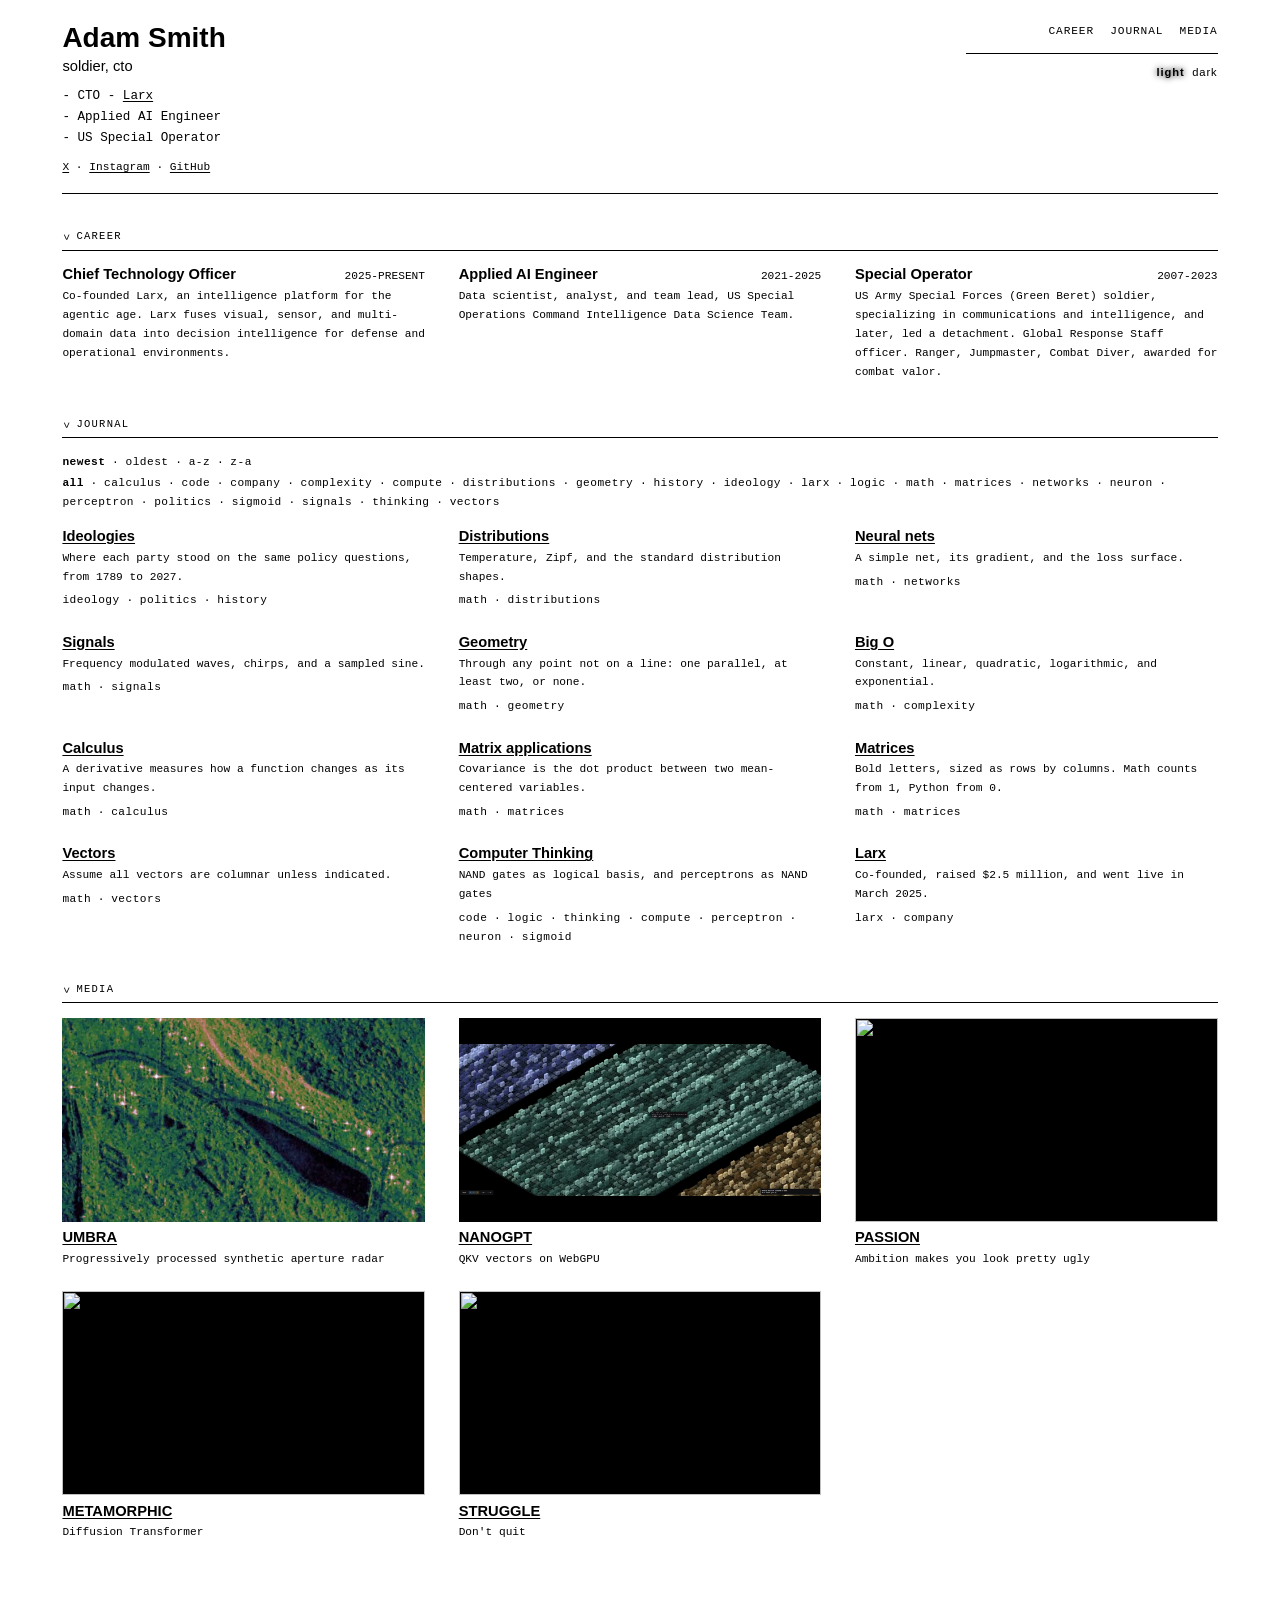
==== index.html @ 265559c7 "Add UMBRA to the media list." ====
<!DOCTYPE html>
<html lang="en">
<head>
  <meta charset="utf-8">
  <script>try { var saved = localStorage.getItem("theme"); if (saved === "dark" || (saved !== "light" && matchMedia("(prefers-color-scheme: dark)").matches)) document.documentElement.setAttribute("data-theme", "dark"); } catch (e) {}</script>
  <meta name="viewport" content="width=device-width, initial-scale=1">
  <title>Adam Smith — CTO, Larx | Special Forces to Decision Intelligence</title>
  <meta name="description" content="Adam Smith is CTO and co-founder of Larx, an intelligence platform for the agentic age. Journal: where each party in Congress stood on the same policy questions, from 1789 to 2027. Former Applied AI Engineer at USSOCOM and US Army Special Forces (Green Beret).">
  <meta name="author" content="Adam Smith">
  <meta name="robots" content="index, follow">
  <link rel="canonical" href="https://solarecho3.github.io/">
  <link rel="alternate" type="text/plain" href="https://solarecho3.github.io/llms.txt" title="Summary for agents">
  <meta property="og:title" content="Adam Smith — CTO, Larx | Special Forces to Decision Intelligence">
  <meta property="og:description" content="Adam Smith is CTO and co-founder of Larx, an intelligence platform for the agentic age. Journal: where each party in Congress stood on the same policy questions, from 1789 to 2027. Former Applied AI Engineer at USSOCOM and US Army Special Forces (Green Beret).">
  <meta property="og:url" content="https://solarecho3.github.io/">
  <meta property="og:type" content="profile">
  <meta property="og:site_name" content="Adam Smith">
  <link rel="icon" href="favicon.svg">
  <link rel="stylesheet" href="style.css">
  <script type="application/ld+json">
  {
    "@context": "https://schema.org",
    "@type": "Person",
    "name": "Adam Smith",
    "jobTitle": "Chief Technology Officer",
    "worksFor": {
      "@type": "Organization",
      "name": "Larx",
      "url": "https://larx.io",
      "description": "Intelligence platform for the agentic age — decision intelligence unifying visual, sensor, and multi-domain data."
    },
    "url": "https://solarecho3.github.io/",
    "sameAs": [
      "https://x.com/solarecho3",
      "https://www.instagram.com/solarecho3",
      "https://github.com/solarecho3"
    ],
    "description": "CTO and co-founder of Larx. Former Applied AI Engineer with US Special Operations Command Intelligence Data Science Team. US Army Special Forces (Green Beret) 2007-2023: communications, intelligence, detachment leadership. Qualifications include Ranger, Jumpmaster, Combat Diver. Focused on agentic decision systems, visual AI, and multi-source intelligence fusion for operational environments.",
    "knowsAbout": [
      "Decision Intelligence",
      "Visual AI",
      "Multi-domain data fusion",
      "Agentic systems",
      "Special Operations intelligence",
      "Geospatial and sensor data",
      "Congressional party positions",
      "United States political history"
    ]
  }
  </script>
  <script type="application/ld+json">
  {
    "@context": "https://schema.org",
    "@type": "ItemList",
    "name": "Journal",
    "itemListElement": [
      {"@type": "ListItem", "position": 1, "url": "https://solarecho3.github.io/essays/ideologies.html", "name": "Ideologies"},
      {"@type": "ListItem", "position": 2, "url": "https://solarecho3.github.io/essays/distributions.html", "name": "Distributions"},
      {"@type": "ListItem", "position": 3, "url": "https://solarecho3.github.io/essays/neural-nets.html", "name": "Neural nets"},
      {"@type": "ListItem", "position": 4, "url": "https://solarecho3.github.io/essays/signals.html", "name": "Signals"},
      {"@type": "ListItem", "position": 5, "url": "https://solarecho3.github.io/essays/geometry.html", "name": "Geometry"},
      {"@type": "ListItem", "position": 6, "url": "https://solarecho3.github.io/essays/big-o.html", "name": "Big O"},
      {"@type": "ListItem", "position": 7, "url": "https://solarecho3.github.io/essays/calculus.html", "name": "Calculus"},
      {"@type": "ListItem", "position": 8, "url": "https://solarecho3.github.io/essays/matrix-applications.html", "name": "Matrix applications"},
      {"@type": "ListItem", "position": 9, "url": "https://solarecho3.github.io/essays/matrices.html", "name": "Matrices"},
      {"@type": "ListItem", "position": 10, "url": "https://solarecho3.github.io/essays/vectors.html", "name": "Vectors"},
      {"@type": "ListItem", "position": 11, "url": "https://solarecho3.github.io/essays/computer-logic.html", "name": "Computer Thinking"},
      {"@type": "ListItem", "position": 12, "url": "https://solarecho3.github.io/essays/larx.html", "name": "Larx"},
      {"@type": "ListItem", "position": 13, "url": "https://solarecho3.github.io/essays/seats.html", "name": "Seats"}
    ]
  }
  </script>
</head>
<body>
  <header>
    <div class="identity">
      <h1>Adam Smith</h1>
      <p class="meta">soldier, cto</p>
      <p class="lede">- CTO - <a href="https://larx.io">Larx</a><br>
      - Applied AI Engineer<br>
      - US Special Operator</p>
      <p class="socials"><a href="https://x.com/solarecho3" rel="me" target="#">X</a> · <a href="https://www.instagram.com/solarecho3" rel="me" target="#">Instagram</a> · <a href="https://github.com/solarecho3" rel="me" target="#">GitHub</a></p>
    </div>
    <div class="side">
      <nav>
        <a href="#career">Career</a>
        <a href="#journal">Journal</a>
        <a href="#media">Media</a>
      </nav>
      <span class="theme">
        <button type="button" data-theme-set="light">Light</button>
        <button type="button" data-theme-set="dark">Dark</button>
      </span>
    </div>
  </header>

  <main>
    <section id="career">
      <details open>
        <summary><h2>Career</h2></summary>
        <div class="fold">
        <div class="spread">
        <article>
          <h3><span class="role">Chief Technology Officer</span><span class="when">2025-Present</span></h3>
          <p class="where">Co-founded Larx, an intelligence platform for the agentic age. Larx fuses visual, sensor, and multi-domain data into decision intelligence for defense and operational environments.</p>
        </article>
        <article>
          <h3><span class="role">Applied AI Engineer</span><span class="when">2021-2025</span></h3>
          <p class="where">Data scientist, analyst, and team lead, US Special Operations Command Intelligence Data Science Team.</p>
        </article>
        <article>
          <h3><span class="role">Special Operator</span><span class="when">2007-2023</span></h3>
          <p class="where">US Army Special Forces (Green Beret) soldier, specializing in communications and intelligence, and later, led a detachment. Global Response Staff officer. Ranger, Jumpmaster, Combat Diver, awarded for combat valor.</p>
        </article>
        </div>
        </div>
      </details>
    </section>

    <section id="journal">
      <details open>
        <summary><h2>Journal</h2></summary>
        <div class="fold">
        <p class="tags" id="essay-sort" role="group" aria-label="Sort">
          <button type="button" data-sort="newest" aria-pressed="true">newest</button>
          ·
          <button type="button" data-sort="oldest" aria-pressed="false">oldest</button>
          ·
          <button type="button" data-sort="az" aria-pressed="false">a-z</button>
          ·
          <button type="button" data-sort="za" aria-pressed="false">z-a</button>
        </p>
        <p class="tags" id="essay-tags" hidden></p>
        <div id="essay-list" class="spread">
        <article data-date="2026-11-05T18:00:00Z" data-tags="ideology,politics,history">
          <h3><a class="role" href="essays/ideologies.html">Ideologies</a></h3>
          <p class="where">Where each party stood on the same policy questions, from 1789 to 2027.</p>
          <p class="tags"><a href="#journal/ideology">ideology</a> · <a href="#journal/politics">politics</a> · <a href="#journal/history">history</a></p>
        </article>
        <article data-date="2026-10-23T18:00:09Z" data-tags="math,distributions">
          <h3><a class="role" href="essays/distributions.html">Distributions</a></h3>
          <p class="where">Temperature, Zipf, and the standard distribution shapes.</p>
          <p class="tags"><a href="#journal/math">math</a> · <a href="#journal/distributions">distributions</a></p>
        </article>
        <article data-date="2026-10-23T18:00:08Z" data-tags="math,networks">
          <h3><a class="role" href="essays/neural-nets.html">Neural nets</a></h3>
          <p class="where">A simple net, its gradient, and the loss surface.</p>
          <p class="tags"><a href="#journal/math">math</a> · <a href="#journal/networks">networks</a></p>
        </article>
        <article data-date="2026-10-23T18:00:07Z" data-tags="math,signals">
          <h3><a class="role" href="essays/signals.html">Signals</a></h3>
          <p class="where">Frequency modulated waves, chirps, and a sampled sine.</p>
          <p class="tags"><a href="#journal/math">math</a> · <a href="#journal/signals">signals</a></p>
        </article>
        <article data-date="2026-10-23T18:00:06Z" data-tags="math,geometry">
          <h3><a class="role" href="essays/geometry.html">Geometry</a></h3>
          <p class="where">Through any point not on a line: one parallel, at least two, or none.</p>
          <p class="tags"><a href="#journal/math">math</a> · <a href="#journal/geometry">geometry</a></p>
        </article>
        <article data-date="2026-10-23T18:00:05Z" data-tags="math,complexity">
          <h3><a class="role" href="essays/big-o.html">Big O</a></h3>
          <p class="where">Constant, linear, quadratic, logarithmic, and exponential.</p>
          <p class="tags"><a href="#journal/math">math</a> · <a href="#journal/complexity">complexity</a></p>
        </article>
        <article data-date="2026-10-23T18:00:04Z" data-tags="math,calculus">
          <h3><a class="role" href="essays/calculus.html">Calculus</a></h3>
          <p class="where">A derivative measures how a function changes as its input changes.</p>
          <p class="tags"><a href="#journal/math">math</a> · <a href="#journal/calculus">calculus</a></p>
        </article>
        <article data-date="2026-10-23T18:00:03Z" data-tags="math,matrices">
          <h3><a class="role" href="essays/matrix-applications.html">Matrix applications</a></h3>
          <p class="where">Covariance is the dot product between two mean-centered variables.</p>
          <p class="tags"><a href="#journal/math">math</a> · <a href="#journal/matrices">matrices</a></p>
        </article>
        <article data-date="2026-10-23T18:00:02Z" data-tags="math,matrices">
          <h3><a class="role" href="essays/matrices.html">Matrices</a></h3>
          <p class="where">Bold letters, sized as rows by columns. Math counts from 1, Python from 0.</p>
          <p class="tags"><a href="#journal/math">math</a> · <a href="#journal/matrices">matrices</a></p>
        </article>
        <article data-date="2026-10-23T18:00:01Z" data-tags="math,vectors">
          <h3><a class="role" href="essays/vectors.html">Vectors</a></h3>
          <p class="where">Assume all vectors are columnar unless indicated.</p>
          <p class="tags"><a href="#journal/math">math</a> · <a href="#journal/vectors">vectors</a></p>
        </article>
        <article data-date="2026-10-21T01:02:06Z" data-tags="code,logic,thinking,compute,perceptron,neuron,sigmoid">
          <h3><a class="role" href="essays/computer-logic.html">Computer Thinking</a></h3>
          <p class="where">NAND gates as logical basis, and perceptrons as NAND gates</p>
          <p class="tags"><a href="#journal/code">code</a> · <a href="#journal/logic">logic</a> · <a href="#journal/thinking">thinking</a> · <a href="#journal/compute">compute</a> · <a href="#journal/perceptron">perceptron</a> · <a href="#journal/neuron">neuron</a> · <a href="#journal/sigmoid">sigmoid</a></p>
        </article>
        <article data-date="2025-03-01T00:00:00Z" data-tags="larx,company">
          <h3><a class="role" href="essays/larx.html">Larx</a></h3>
          <p class="where">Co-founded, raised $2.5 million, and went live in March 2025.</p>
          <p class="tags"><a href="#journal/larx">larx</a> · <a href="#journal/company">company</a></p>
        </article>
      </div>
        <p class="where" id="essay-none" hidden>No journal entries with that tag.</p>
        </div>
      </details>
    </section>

    <section id="media">
      <details open>
        <summary><h2>Media</h2></summary>
        <div class="fold">
        <div id="media-list" class="spread">
        <article>
          <a class="thumb" href="https://x.com/solarecho3/status/2123900715730878839" target="_blank" rel="noopener noreferrer"><img src="media/umbra.jpg" alt="" loading="lazy" referrerpolicy="no-referrer"></a>
          <h3><a class="role" href="https://x.com/solarecho3/status/2123900715730878839" target="_blank" rel="noopener noreferrer">UMBRA</a></h3>
          <p class="where">Progressively processed synthetic aperture radar</p>
        </article>
        <article>
          <a class="thumb" href="https://x.com/solarecho3/status/2123882189720879446" target="_blank" rel="noopener noreferrer"><img src="media/nanogpt.jpg" alt="" loading="lazy" referrerpolicy="no-referrer"></a>
          <h3><a class="role" href="https://x.com/solarecho3/status/2123882189720879446" target="_blank" rel="noopener noreferrer">NANOGPT</a></h3>
          <p class="where">QKV vectors on WebGPU</p>
        </article>
        <article>
          <a class="thumb" href="https://www.youtube.com/watch?v=1HT96oJvKZ0" target="_blank" rel="noopener noreferrer"><img src="https://i.ytimg.com/vi/1HT96oJvKZ0/hqdefault.jpg" alt="" loading="lazy" referrerpolicy="no-referrer"></a>
          <h3><a class="role" href="https://www.youtube.com/watch?v=1HT96oJvKZ0" target="_blank" rel="noopener noreferrer">PASSION</a></h3>
          <p class="where">Ambition makes you look pretty ugly</p>
        </article>
        <article>
          <a class="thumb" href="https://www.youtube.com/watch?v=yBcYkSnjVLo" target="_blank" rel="noopener noreferrer"><img src="https://i.ytimg.com/vi/yBcYkSnjVLo/hqdefault.jpg" alt="" loading="lazy" referrerpolicy="no-referrer"></a>
          <h3><a class="role" href="https://www.youtube.com/watch?v=yBcYkSnjVLo" target="_blank" rel="noopener noreferrer">METAMORPHIC</a></h3>
          <p class="where">Diffusion Transformer</p>
        </article>
        <article>
          <a class="thumb" href="https://www.youtube.com/watch?v=6uIRpblC0ws" target="_blank" rel="noopener noreferrer"><img src="https://i.ytimg.com/vi/6uIRpblC0ws/maxresdefault.jpg" alt="" loading="lazy" referrerpolicy="no-referrer"></a>
          <h3><a class="role" href="https://www.youtube.com/watch?v=6uIRpblC0ws" target="_blank" rel="noopener noreferrer">STRUGGLE</a></h3>
          <p class="where">Don't quit</p>
        </article>
      </div>
        </div>
      </details>
    </section>
  </main>
  <script src="theme.js"></script>
  <script>
    (function () {
      function tagList(article) {
        return (article.getAttribute("data-tags") || "").split(",").filter(Boolean);
      }

      function knownTags() {
        var seen = {};
        var tags = [];
        document.querySelectorAll("#essay-list article").forEach(function (article) {
          tagList(article).forEach(function (tag) {
            if (seen[tag]) return;
            seen[tag] = true;
            tags.push(tag);
          });
        });
        tags.sort();
        return tags;
      }

      var sortMode = "newest";

      function entryDate(article) {
        return article.getAttribute("data-date") || "";
      }

      function entryTitle(article) {
        var link = article.querySelector("h3 a");
        return (link ? link.textContent : "").trim();
      }

      function compareEntries(a, b) {
        var title = entryTitle(a).localeCompare(entryTitle(b), undefined, { sensitivity: "base" });
        var date = entryDate(a).localeCompare(entryDate(b));
        if (sortMode === "az" || sortMode === "za") {
          if (title === 0) title = date;
          return sortMode === "az" ? title : -title;
        }
        if (date === 0) date = title;
        return sortMode === "oldest" ? date : -date;
      }

      function applySort() {
        var list = document.getElementById("essay-list");
        if (!list) return;
        var articles = Array.prototype.slice.call(list.querySelectorAll("article"));
        articles.sort(compareEntries);
        articles.forEach(function (article) { list.appendChild(article); });
        var row = document.getElementById("essay-sort");
        if (!row) return;
        row.querySelectorAll("button").forEach(function (button) {
          button.setAttribute("aria-pressed", button.getAttribute("data-sort") === sortMode ? "true" : "false");
        });
      }

      function applyEssayTag(tag) {
        var articles = document.querySelectorAll("#essay-list article");
        var shown = 0;
        articles.forEach(function (article) {
          var on = !tag || tagList(article).indexOf(tag) !== -1;
          article.hidden = !on;
          if (on) shown += 1;
        });
        var row = document.getElementById("essay-tags");
        var none = document.getElementById("essay-none");
        if (row) {
          while (row.firstChild) row.removeChild(row.firstChild);
          var tags = knownTags();
          row.hidden = !tags.length;
          function add(label, value) {
            if (row.firstChild) row.appendChild(document.createTextNode(" · "));
            var link = document.createElement("a");
            link.href = value ? "#journal/" + encodeURIComponent(value) : "#journal";
            link.textContent = label;
            if ((value || "") === (tag || "")) link.setAttribute("aria-current", "true");
            row.appendChild(link);
          }
          if (tags.length) {
            add("all", "");
            tags.forEach(function (name) { add(name, name); });
          }
        }
        if (none) none.hidden = !(tag && articles.length && shown === 0);
      }

      function splitHash(raw) {
        var value = String(raw || "").replace(/^#/, "");
        var cut = value.indexOf("/");
        if (cut === -1) return { section: value, tag: "" };
        var tag = value.slice(cut + 1);
        try { tag = decodeURIComponent(tag.replace(/\+/g, " ")); }
        catch (error) { tag = ""; }
        return { section: value.slice(0, cut), tag: tag };
      }

      function go(raw) {
        var parsed = splitHash(raw);
        var name = parsed.section === "essays" ? "journal" : parsed.section;
        applyEssayTag(name === "journal" ? parsed.tag : "");
        var section = name && document.getElementById(name);
        if (!section) return;
        var box = section.querySelector("details");
        if (box) box.open = true;
        requestAnimationFrame(function () {
          section.scrollIntoView({ block: "start" });
        });
      }
      document.querySelectorAll("nav a[href^='#']").forEach(function (link) {
        link.addEventListener("click", function (event) {
          var name = link.getAttribute("href").slice(1);
          if (!document.getElementById(name.split("/")[0])) return;
          event.preventDefault();
          if (location.hash !== "#" + name) history.pushState(null, "", "#" + name);
          go(name);
        });
      });
      window.addEventListener("hashchange", function () {
        go(location.hash);
      });
      window.addEventListener("popstate", function () {
        go(location.hash);
      });
      var sortRow = document.getElementById("essay-sort");
      if (sortRow) {
        sortRow.addEventListener("click", function (event) {
          var node = event.target;
          while (node && node !== sortRow && node.tagName !== "BUTTON") node = node.parentNode;
          if (!node || node === sortRow) return;
          var mode = node.getAttribute("data-sort");
          if (!mode || mode === sortMode) return;
          sortMode = mode;
          applySort();
        });
      }
      applySort();
      if (location.hash) go(location.hash);
      else applyEssayTag("");
    })();
  </script>
</body>
</html>
---- style.css ----
:root {
  --paper: #fff;
  --ink: #000;
  --text: "Univers LT Pro", Univers, "Univers LT Std", "Helvetica Neue", Helvetica, Arial, sans-serif;
  --data: "TX-02-Data", "Berkeley Mono", "TX-02", "SF Mono", "Segoe UI Mono", "Roboto Mono", Menlo, Consolas, monospace;
  --code-comment: #6e6a64;
  --code-string: #1f6a45;
  --code-keyword: #9f2d2d;
  --code-number: #8d4d12;
  --code-function: #1f4e79;
  --code-type: #5c3d7a;
  --code-builtin: #1a5c78;
  --code-property: #1f4e79;
  --code-attr: #8d4d12;
  --code-tag: #9f2d2d;
  --code-variable: #8d4d12;
  --code-operator: #242424;
  --code-punct: #5e5a55;
  --code-label: #6e6a64;
  color-scheme: light;
}

html[data-theme="dark"] {
  --paper: #000;
  --ink: #fff;
  --code-comment: #a39e96;
  --code-string: #7dcea0;
  --code-keyword: #f0a08a;
  --code-number: #e6b15c;
  --code-function: #9ec4ea;
  --code-type: #d2b4ea;
  --code-builtin: #8fd0d8;
  --code-property: #9ec4ea;
  --code-attr: #e6b15c;
  --code-tag: #f0a08a;
  --code-variable: #e6b15c;
  --code-operator: #f3f3f3;
  --code-punct: #bdb8b0;
  --code-label: #a39e96;
  color-scheme: dark;
}

*,
*::before,
*::after {
  box-sizing: border-box;
}

::selection {
  background: var(--ink);
  color: var(--paper);
}

html {
  background: var(--paper);
  color: var(--ink);
  font-size: 14px;
  line-height: 1.5rem;
  scroll-behavior: smooth;
}

body {
  max-width: 88rem;
  margin: 0 auto;
  padding: 1.6rem clamp(1rem, 3vw, 2.75rem) 4.5rem;
  background: var(--paper);
  color: var(--ink);
  font-family: var(--text);
  font-weight: 400;
}

header {
  display: flex;
  flex-wrap: wrap;
  justify-content: space-between;
  align-items: flex-start;
  gap: 1.4rem 3rem;
  padding-bottom: 1.15rem;
  border-bottom: 1px solid var(--ink);
}

.identity {
  flex: 1 1 24rem;
  min-width: 0;
  max-width: 100%;
}

.side {
  flex: 0 1 18rem;
  min-width: 0;
  max-width: 100%;
  margin-left: auto;
  display: flex;
  flex-direction: column;
  align-items: flex-end;
  gap: 0.85rem;
  text-align: right;
}

h1 {
  margin: 0 0 0.45rem;
  font-size: 2rem;
  font-weight: 700;
  line-height: 1.15;
  text-wrap: balance;
}

h1:has(+ .meta) {
  margin-bottom: 0.15rem;
}

h1 a {
  text-decoration: none;
}

h2 {
  margin: 0 0 1.05rem;
  padding-bottom: 0.3rem;
  border-bottom: 1px solid var(--ink);
  font-family: var(--data);
  font-size: 0.75rem;
  font-weight: 400;
  letter-spacing: 0.12em;
  line-height: 1.2rem;
  text-transform: uppercase;
}

h3 {
  display: flex;
  align-items: baseline;
  justify-content: space-between;
  gap: 0.75rem 1rem;
  margin: 0;
  font-size: 1.05rem;
  font-weight: 700;
  line-height: 1.3;
}

h3 .role {
  min-width: 0;
  text-wrap: balance;
}

h3 .when {
  flex: 0 0 auto;
  margin-left: auto;
  font-weight: 300;
  white-space: nowrap;
  font-size: 0.8rem;
  font-family: var(--data);
  text-transform: uppercase;
}

p {
  margin: 0.55rem 0 0;
  overflow-wrap: break-word;
}

.lede {
  max-width: 40rem;
  margin: 0;
  font-family: var(--data);
  font-size: 0.9rem;
}

.where,
nav {
  font-family: var(--data);
  font-size: 0.8rem;
  line-height: 1.35rem;
}

.where {
  margin: 0.2rem 0 0;
}

.meta {
  margin: 0 0 0.7rem;
  font-family: var(--text);
  font-weight: 300;
  font-size: 1.05rem;
  line-height: 1.3;
}

.socials {
  margin: 0.7rem 0 0;
  font-family: var(--data);
  font-size: 0.8rem;
  line-height: 1.35rem;
}

nav {
  display: flex;
  flex-wrap: wrap;
  justify-content: flex-end;
  gap: 0.35rem 1.15rem;
}

section {
  margin-top: 2.15rem;
}

main section details {
  margin: 0;
}

main section details:not([open]) > .fold {
  display: none;
}

main section summary {
  display: block;
  margin: 0;
  padding-bottom: 0.3rem;
  border-bottom: 1px solid var(--ink);
  list-style: none;
  cursor: pointer;
}

main section summary::-webkit-details-marker {
  display: none;
}

main section summary::marker {
  content: "";
}

main section summary:focus {
  outline: none;
}

main section details[open] > summary {
  margin-bottom: 1.05rem;
}

main section summary h2 {
  display: inline-block;
  margin: 0;
  padding: 0;
  border: 0;
  transition: background-color 0.16s linear, color 0.16s linear;
}

main section summary h2::before {
  content: ">";
  display: inline-block;
  margin-right: 0.55rem;
  letter-spacing: 0;
  transform-origin: 50% 55%;
  transition: transform 0.16s linear;
}

main section details[open] > summary h2::before {
  transform: rotate(90deg);
}

main section summary:hover h2,
main section summary:focus-visible h2 {
  background: var(--ink);
  color: var(--paper);
}

main section details:not([open]) > summary:hover h2::before,
main section details:not([open]) > summary:focus-visible h2::before {
  transform: translateX(0.18rem);
}

@media (prefers-reduced-motion: reduce) {
  main section summary h2,
  main section summary h2::before {
    transition: none;
  }
}

.essay {
  max-width: 40rem;
}

.essay h1 {
  margin-bottom: 1.1rem;
}

.essay h1:has(+ .where) {
  margin-bottom: 0.2rem;
}

.essay h2 {
  margin: 1.5rem 0 0;
  padding: 0;
  border: 0;
  font-family: var(--text);
  font-size: 1.15rem;
  font-weight: 700;
  letter-spacing: 0;
  line-height: 1.3;
  text-transform: none;
}

.essay h3 {
  display: block;
  margin: 1.15rem 0 0;
  padding: 0;
  border: 0;
  font-family: var(--text);
  font-size: 1rem;
  font-weight: 700;
  letter-spacing: 0;
  line-height: 1.35;
  text-align: left;
  text-transform: none;
}

.essay p,
.essay ul,
.essay ol,
.essay pre,
.essay blockquote {
  overflow-wrap: break-word;
}

.essay blockquote {
  margin: 1rem 0 0;
  padding: 0 0 0 1rem;
  border-left: 1px solid var(--ink);
  font-weight: 300;
}

.essay blockquote p {
  margin: 0.35rem 0 0;
}

.essay blockquote p:first-child {
  margin-top: 0;
}

.essay ul,
.essay ol {
  margin: 0.7rem 0 0;
  padding-left: 1.2rem;
}

.essay li {
  margin: 0.2rem 0 0;
}

.essay li p {
  margin: 0;
}

.essay strong {
  font-weight: 700;
}

.essay em {
  font-style: italic;
}

.essay code {
  font-family: var(--data);
  font-size: 0.92em;
}

.essay pre {
  margin: 1rem 0 0;
  padding: 0 0 0 1rem;
  border-left: 1px solid var(--ink);
  overflow: hidden;
  font-family: var(--data);
  font-size: 0.85rem;
  font-weight: 400;
  line-height: 1.45;
  white-space: pre-wrap;
  overflow-wrap: anywhere;
  tab-size: 4;
}

.essay pre[data-lang]::before {
  content: attr(data-lang);
  display: block;
  margin: 0 0 0.35rem;
  font-family: var(--data);
  font-size: 0.7rem;
  font-weight: 400;
  letter-spacing: 0.12em;
  line-height: 1.2rem;
  text-transform: uppercase;
  white-space: nowrap;
  user-select: none;
  color: var(--code-label);
}

.essay pre .tok-comment { color: var(--code-comment); }
.essay pre .tok-string { color: var(--code-string); }
.essay pre .tok-keyword { color: var(--code-keyword); font-weight: 700; }
.essay pre .tok-number { color: var(--code-number); }
.essay pre .tok-function { color: var(--code-function); }
.essay pre .tok-type { color: var(--code-type); }
.essay pre .tok-builtin { color: var(--code-builtin); }
.essay pre .tok-property { color: var(--code-property); }
.essay pre .tok-attr { color: var(--code-attr); }
.essay pre .tok-tag { color: var(--code-tag); }
.essay pre .tok-variable { color: var(--code-variable); }
.essay pre .tok-operator { color: var(--code-operator); }
.essay pre .tok-punct { color: var(--code-punct); }

.essay pre code {
  font-size: inherit;
}

/* A source line is one row. Its number stays on the first row, so a wrap
   makes that row taller and the next number starts further down.
   Nothing in the block slides sideways. */
.essay pre:has(> code.lined) {
  padding-left: 0.45rem;
}

.essay pre code.lined {
  display: block;
  white-space: normal;
  counter-reset: ln;
}

.essay pre code.lined .nl {
  display: block;
  height: 0;
  margin: 0;
  padding: 0;
  overflow: hidden;
  white-space: pre;
  font-size: 0;
  line-height: 0;
}

.essay pre code.lined .line {
  display: block;
  position: relative;
  padding-left: calc(var(--line-digits, 2) * 1ch + 0.7rem);
  min-height: 1.45em;
  min-height: 1lh;
}

.essay pre code.lined .line::before {
  content: counter(ln);
  content: counter(ln) / "";
  counter-increment: ln;
  position: absolute;
  top: 0;
  left: 0;
  width: calc(var(--line-digits, 2) * 1ch);
  text-align: right;
  white-space: nowrap;
  user-select: none;
  color: var(--code-label);
}

.essay pre code.lined .src {
  display: block;
  white-space: pre-wrap;
  overflow-wrap: anywhere;
}

@media (max-width: 660px) {
  .essay pre {
    font-size: 0.78rem;
  }
}

.essay hr {
  margin: 1.4rem 0 0;
  border: 0;
  border-top: 1px solid var(--ink);
}

.essay figure {
  margin: 0.9rem 0 0;
}

.essay figure img {
  display: block;
  width: 100%;
  height: auto;
}

.essay .math {
  overflow-x: auto;
}

.essay .math[data-display="1"] {
  display: block;
  margin: 0.7rem 0;
}

.tags {
  margin: 0.35rem 0 0;
  font-family: var(--data);
  font-size: 0.8rem;
  line-height: 1.35rem;
  overflow-wrap: anywhere;
}

.tags a {
  text-decoration: none;
  letter-spacing: 0.04em;
}

.tags a[aria-current="true"] {
  font-weight: 700;
}

#essay-tags {
  margin: 0 0 1.05rem;
}

#essay-sort {
  margin: 0 0 0.2rem;
}

#essay-sort button {
  appearance: none;
  padding: 0;
  border: 0;
  background: transparent;
  color: inherit;
  font: inherit;
  letter-spacing: 0.04em;
  cursor: pointer;
}

#essay-sort button[aria-pressed="true"] {
  font-weight: 700;
}

#essay-sort button:focus {
  outline: none;
}

#essay-sort button:hover,
#essay-sort button:focus-visible {
  background: var(--ink);
  color: var(--paper);
}

#essay-none {
  margin: 0.8rem 0 0;
}

.spread > article[hidden] {
  display: none;
}

.essay a {
  overflow-wrap: anywhere;
}

.spread {
  display: flex;
  flex-wrap: wrap;
  align-items: flex-start;
  gap: 1.6rem 2.4rem;
}

.spread > article {
  flex: 1 1 calc((100% - 4.8rem) / 3);
  max-width: calc((100% - 4.8rem) / 3);
  min-width: 0;
}

#essay-list a.role {
  overflow-wrap: break-word;
}

#media-list .role {
  overflow-wrap: break-word;
}

#media-list a.thumb {
  display: block;
  margin: 0 0 0.45rem;
  overflow: hidden;
  background: #000;
  line-height: 0;
  text-decoration: none;
  aspect-ratio: 16 / 9;
}

#media-list a.thumb:hover,
#media-list a.thumb:focus-visible {
  background: #000;
  color: inherit;
}

#media-list a.thumb img {
  display: block;
  width: 100%;
  height: 100%;
  object-fit: cover;
  object-position: center;
}

a {
  color: var(--ink);
  text-underline-offset: 2px;
}

a:visited {
  color: var(--ink);
}

a:hover,
a:focus-visible {
  background: var(--ink);
  color: var(--paper);
}

nav a {
  text-decoration: none;
  letter-spacing: 0.08em;
  text-transform: uppercase;
}

.theme {
  display: inline-flex;
  align-self: stretch;
  justify-content: flex-end;
  gap: 0.55rem;
  padding-top: 0.55rem;
  border-top: 1px solid var(--ink);
}

.theme button {
  padding: 0;
  border: 0;
  background: transparent;
  color: inherit;
  font: inherit;
  letter-spacing: 0.08em;
  text-transform: lowercase;
  cursor: pointer;
  font-size: 0.8rem;
}

.theme button:focus {
  outline: none;
}

.theme button:hover,
.theme button:focus-visible,
html:not([data-theme="dark"]) .theme button[data-theme-set="light"],
html[data-theme="dark"] .theme button[data-theme-set="dark"] {
  font-weight: 700;
  text-shadow: 0 0 0.45rem var(--ink);
}

@media (max-width: 1000px) {
  .spread > article {
    flex-basis: calc((100% - 2.4rem) / 2);
    max-width: calc((100% - 2.4rem) / 2);
  }
}

@media (max-width: 660px) {
  header {
    column-gap: 1rem;
    row-gap: 1.35rem;
  }

  .identity {
    flex: 1 1 12rem;
    min-width: 12rem;
  }

  .side {
    flex: 0 0 auto;
    width: max-content;
    max-width: 100%;
    margin: 0 0 0 auto;
    gap: 0.7rem;
  }

  .theme {
    align-self: flex-end;
    width: 100%;
    padding-top: 0.7rem;
  }
}

@media (max-width: 640px) {
  .spread {
    display: block;
  }

  .spread > article {
    max-width: none;
    margin-top: 1.5rem;
  }

  .spread > article:first-child {
    margin-top: 0;
  }
}

@media print {
  :root,
  html[data-theme="dark"] {
    --paper: #fff;
    --ink: #000;
    --code-comment: #6e6a64;
    --code-string: #1f6a45;
    --code-keyword: #9f2d2d;
    --code-number: #8d4d12;
    --code-function: #1f4e79;
    --code-type: #5c3d7a;
    --code-builtin: #1a5c78;
    --code-property: #1f4e79;
    --code-attr: #8d4d12;
    --code-tag: #9f2d2d;
    --code-variable: #8d4d12;
    --code-operator: #242424;
    --code-punct: #5e5a55;
    --code-label: #6e6a64;
    color-scheme: light;
  }

  body {
    max-width: none;
    padding: 0;
  }

  nav,
  .theme,
  #essay-sort {
    display: none;
  }

  main section details > .fold {
    display: block !important;
  }

  main section summary h2::before {
    content: none;
  }

  main section details > summary {
    margin-bottom: 1.05rem;
  }

  .essay pre {
    overflow: visible;
  }

  a {
    text-decoration: none;
  }

  section {
    break-inside: avoid;
  }
}

.ideo-slot.is-placeholder {
  margin-top: 1rem;
  padding: 0.7rem 0;
  border-top: 1px solid var(--ink);
  border-bottom: 1px solid var(--ink);
  font-family: var(--data);
  font-size: 0.8rem;
  letter-spacing: 0.08em;
  line-height: 1.35rem;
  text-transform: uppercase;
}

.essay:has(#essay-body .ideo-slot:not(.is-placeholder)) {
  max-width: none;
}

.essay:has(#essay-body .ideo-slot:not(.is-placeholder)) > :not(#essay-body),
.essay:has(#essay-body .ideo-slot:not(.is-placeholder)) #essay-body > :not(.ideo-slot) {
  max-width: 40rem;
}

.ideo-slot:not(.is-placeholder) {
  margin-top: 1.15rem;
  margin-bottom: 1.4rem;
  height: calc(100vh - 6.5rem);
  height: calc(100dvh - 6.5rem);
  min-height: 34rem;
  border-top: 1px solid var(--ink);
  background: var(--paper);
  color: var(--ink);
  font-family: var(--text);
}

.ideo-slot #app {
  display: grid;
  grid-template-columns: minmax(0, 1fr) minmax(16rem, 24rem);
  height: 100%;
  min-height: 0;
}

.ideo-slot #main {
  position: relative;
  min-width: 0;
  min-height: 0;
  overflow: hidden;
}

.ideo-slot #stage {
  position: absolute;
  inset: 0;
  z-index: 1;
  overflow: hidden;
}

.ideo-slot #c3,
.ideo-slot #radar {
  position: absolute;
  inset: 0;
  width: 100%;
  height: 100%;
  display: block;
}

.ideo-slot #radar {
  display: none;
  background: var(--paper);
}

.ideo-slot #labels {
  position: absolute;
  inset: 0;
  pointer-events: none;
  z-index: 2;
}

.ideo-slot #top {
  position: absolute;
  left: 0.85rem;
  top: 0.55rem;
  right: 0.85rem;
  z-index: 3;
  max-width: 38rem;
  pointer-events: none;
}

.ideo-slot #top a,
.ideo-slot #top button,
.ideo-slot #top label {
  pointer-events: auto;
}

.ideo-slot .sub,
.ideo-slot #ptog,
.ideo-slot #legend,
.ideo-slot #row,
.ideo-slot #cl,
.ideo-slot table,
.ideo-slot .note,
.ideo-slot svg text,
.seats svg text,
.seats .sub,
.seats .ctl,
.seats .note,
.seats table {
  font-family: var(--data);
}

.ideo-slot .sub {
  max-width: 46rem;
  font-size: 0.75rem;
  line-height: 1.35;
  color: color-mix(in srgb, var(--ink) 78%, transparent);
}

.ideo-slot #ptog {
  margin-top: 0.35rem;
  font-size: 0.75rem;
}

.ideo-slot #ptog label {
  margin-right: 0.75rem;
  font-weight: 700;
}

.ideo-slot #legend {
  max-width: 36rem;
  margin-top: 0.45rem;
  font-size: 0.7rem;
  line-height: 1.35;
  color: color-mix(in srgb, var(--ink) 78%, transparent);
}

.ideo-slot .k {
  display: inline-block;
  width: 0.6rem;
  height: 0.6rem;
  margin-right: 0.25rem;
  vertical-align: -1px;
}

.ideo-slot .k.threat { background: var(--ink); }
.ideo-slot .k.over { background: #2b8a3e; }
.ideo-slot .k.ctx { background: #9aa0a6; }

.ideo-slot #ctl {
  position: absolute;
  left: 0.85rem;
  right: 0.85rem;
  bottom: 0.35rem;
  z-index: 3;
  padding-top: 0.35rem;
  border-top: 1px solid var(--ink);
  background: color-mix(in srgb, var(--paper) 92%, transparent);
}

.ideo-slot #row {
  display: flex;
  flex-wrap: wrap;
  gap: 0.35rem 0.7rem;
  align-items: center;
  font-size: 0.75rem;
}

.ideo-slot #scrub,
.seats #scrub {
  flex: 1 0 100%;
  order: -1;
  width: 100%;
  min-width: 0;
  touch-action: none;
  accent-color: var(--ink);
}

.ideo-slot #cl {
  font-weight: 700;
  min-width: 9rem;
}

.ideo-slot #strip {
  display: block;
  width: 100%;
  height: 44px;
}

.ideo-slot button,
.seats button {
  appearance: none;
  padding: 0 0.35rem;
  border: 0;
  border-radius: 0;
  background: transparent;
  color: inherit;
  font-family: var(--data);
  font-size: 0.75rem;
  letter-spacing: 0.04em;
  cursor: pointer;
}

.ideo-slot button:focus,
.seats button:focus {
  outline: none;
}

.ideo-slot button.on,
.ideo-slot button:hover,
.ideo-slot button:focus-visible,
.seats button:hover,
.seats button:focus-visible {
  background: var(--ink);
  color: var(--paper);
}

.ideo-slot .sl {
  position: absolute;
  max-width: 11rem;
  padding: 0 0.15rem;
  background: color-mix(in srgb, var(--paper) 82%, transparent);
  font-family: var(--data);
  font-size: 0.7rem;
  font-weight: 400;
  line-height: 1.05rem;
  pointer-events: auto;
  cursor: help;
}

.ideo-slot .sl.mute {
  color: var(--code-comment);
}

.ideo-slot #tip,
.ideo-slot #method {
  background: var(--paper);
  color: var(--ink);
  border: 1px solid var(--ink);
  font-family: var(--text);
  line-height: 1.45;
}

.ideo-slot #tip {
  position: fixed;
  z-index: 20;
  display: none;
  max-width: min(24rem, calc(100vw - 1rem));
  max-height: 70vh;
  overflow: auto;
  padding: 0.4rem 0.55rem;
  font-size: 0.78rem;
  pointer-events: none;
}

.ideo-slot #side td[data-i],
.ideo-slot #radar text[data-i] {
  cursor: help;
}

.ideo-slot #tip .src {
  font-family: var(--data);
  font-size: 0.75rem;
}

.ideo-slot #tip .split {
  margin-top: 0.3rem;
  padding-top: 0.25rem;
  border-top: 1px dashed var(--code-comment);
}

.ideo-slot .revise {
  margin-top: 0.25rem;
  color: var(--code-number);
}

.ideo-slot #method {
  display: none;
  position: absolute;
  z-index: 8;
  left: 1rem;
  top: 3rem;
  width: min(40rem, calc(100% - 2rem));
  max-height: 80%;
  overflow: auto;
  padding: 0.85rem 1rem;
  font-size: 0.85rem;
}

.ideo-slot #method > b {
  font-size: 1rem;
}

.ideo-slot #method > button {
  float: right;
}

.ideo-slot .note,
.seats .note {
  color: var(--code-comment);
  font-size: 0.72rem;
}

.ideo-slot .tag,
.seats .tag {
  display: inline-block;
  margin: 0.1rem 0.15rem 0.1rem 0;
  padding: 0 0.3rem;
  font-family: var(--data);
  font-size: 0.72rem;
}

.ideo-slot .tag.up {
  background: #e7f2ea;
  color: var(--ink);
}

html[data-theme="dark"] .ideo-slot .tag.up {
  background: #16331f;
  color: #fff;
}

.ideo-slot .tag.down {
  background: color-mix(in srgb, var(--ink) 8%, var(--paper));
  color: var(--code-comment);
}

.ideo-slot .flags {
  margin-top: 0.3rem;
}

.ideo-slot #side {
  min-width: 0;
  min-height: 0;
  overflow: auto;
  padding: 0.85rem 1rem 1.4rem;
  border-left: 1px solid var(--ink);
  font-size: 0.8rem;
  line-height: 1.45;
}

.ideo-slot .spark {
  min-width: 0;
  max-width: 100%;
}

.ideo-slot .spark svg {
  display: block;
  width: 100%;
  height: auto;
}

.essay .ideo-slot #side h2,
.essay.seats-page #panel h2 {
  margin: 0 0 0.35rem;
  padding: 0;
  border: 0;
  font-family: var(--text);
  font-size: 1.05rem;
  font-weight: 700;
  letter-spacing: 0;
  line-height: 1.3;
  text-transform: none;
}

.essay .ideo-slot #side h3,
.essay.seats-page #panel h3 {
  display: block;
  margin: 0.9rem 0 0.35rem;
  padding: 0.45rem 0 0;
  border: 0;
  border-top: 1px solid var(--ink);
  font-family: var(--data);
  font-size: 0.7rem;
  font-weight: 400;
  letter-spacing: 0.12em;
  line-height: 1.2rem;
  text-align: left;
  text-transform: uppercase;
}

.ideo-slot table,
.seats table.st {
  width: 100%;
  border-collapse: collapse;
  font-size: 0.72rem;
}

.ideo-slot td,
.ideo-slot th,
.seats table.st td {
  padding: 0.05rem 0.2rem;
  text-align: right;
}

.ideo-slot td:first-child,
.ideo-slot th:first-child,
.seats table.st td:first-child {
  text-align: left;
}

.ideo-slot th {
  font-weight: 400;
  color: var(--code-comment);
}

.ideo-slot .bar {
  display: inline-block;
  height: 0.4rem;
  background: var(--ink);
  vertical-align: middle;
}

.ideo-slot .ev {
  margin: 0.35rem 0;
  padding: 0.05rem 0 0.05rem 0.45rem;
  border-left: 3px solid var(--ink);
}

.ideo-slot .ev.overreach { border-color: #2b8a3e; }
.ideo-slot .ev.contested,
.ideo-slot .ev.context { border-color: #9aa0a6; }

.ideo-slot p.tight,
.seats p.tight {
  margin: 0.15rem 0 0;
}

.ideo-slot ul,
.seats ul {
  margin: 0.25rem 0 0;
  padding-left: 1.1rem;
}

.essay.seats-page {
  max-width: none;
}

.essay.seats-page > h1,
.essay.seats-page > .where,
.essay.seats-page > .tags {
  max-width: 40rem;
}

.seats-wrap {
  display: flex;
  align-items: flex-start;
  gap: 1.4rem;
  margin-top: 1rem;
}

.seats #left {
  flex: 1;
  min-width: 0;
}

.seats .sub {
  max-width: 46rem;
  margin: 0 0 0.55rem;
  font-size: 0.8rem;
  line-height: 1.4;
}

.seats .ctl {
  display: flex;
  flex-wrap: wrap;
  align-items: center;
  gap: 0.45rem 0.8rem;
  margin: 0 0 0.45rem;
  font-size: 0.75rem;
}

.seats #legend {
  font-size: 0.72rem;
  line-height: 1.35;
}

.seats .swatch {
  display: inline-block;
  width: 1.35rem;
  height: 0.5rem;
  margin-left: 0.1rem;
  border: 1px solid var(--ink);
  vertical-align: -1px;
}

.seats #panel {
  width: min(26rem, 100%);
  flex: none;
  max-height: calc(100vh - 6rem);
  overflow: auto;
  position: sticky;
  top: 1rem;
  padding-left: 1rem;
  border-left: 1px solid var(--ink);
  font-size: 0.8rem;
  line-height: 1.45;
}

.seats .pin {
  font-family: var(--data);
  font-size: 0.72rem;
  font-weight: 700;
  letter-spacing: 0.08em;
  text-transform: uppercase;
}

.seats svg {
  display: block;
  max-width: 100%;
}

@media (max-width: 860px) {
  .ideo-slot:not(.is-placeholder) {
    height: auto;
    min-height: 0;
  }

  .ideo-slot #app {
    grid-template-columns: 1fr;
    height: auto;
  }

  .ideo-slot #main {
    display: flex;
    flex-direction: column;
    height: auto;
    overflow: visible;
  }

  .ideo-slot #top {
    position: static;
    max-width: none;
    padding: 0.55rem 0.85rem 0.35rem;
  }

  .ideo-slot #stage {
    position: relative;
    inset: auto;
    height: 68vh;
    min-height: 22rem;
  }

  .ideo-slot #ctl {
    position: static;
    margin: 0 0.85rem 0.35rem;
  }

  .ideo-slot .sl {
    max-width: 6.4rem;
    font-size: 0.62rem;
  }

  .ideo-slot #side {
    border-left: 0;
    border-top: 1px solid var(--ink);
    max-height: 36rem;
  }

  .seats-wrap {
    display: block;
  }

  .seats #panel {
    width: auto;
    max-height: none;
    position: static;
    margin-top: 1rem;
    padding-top: 0.8rem;
    padding-left: 0;
    border-left: 0;
    border-top: 1px solid var(--ink);
  }
}
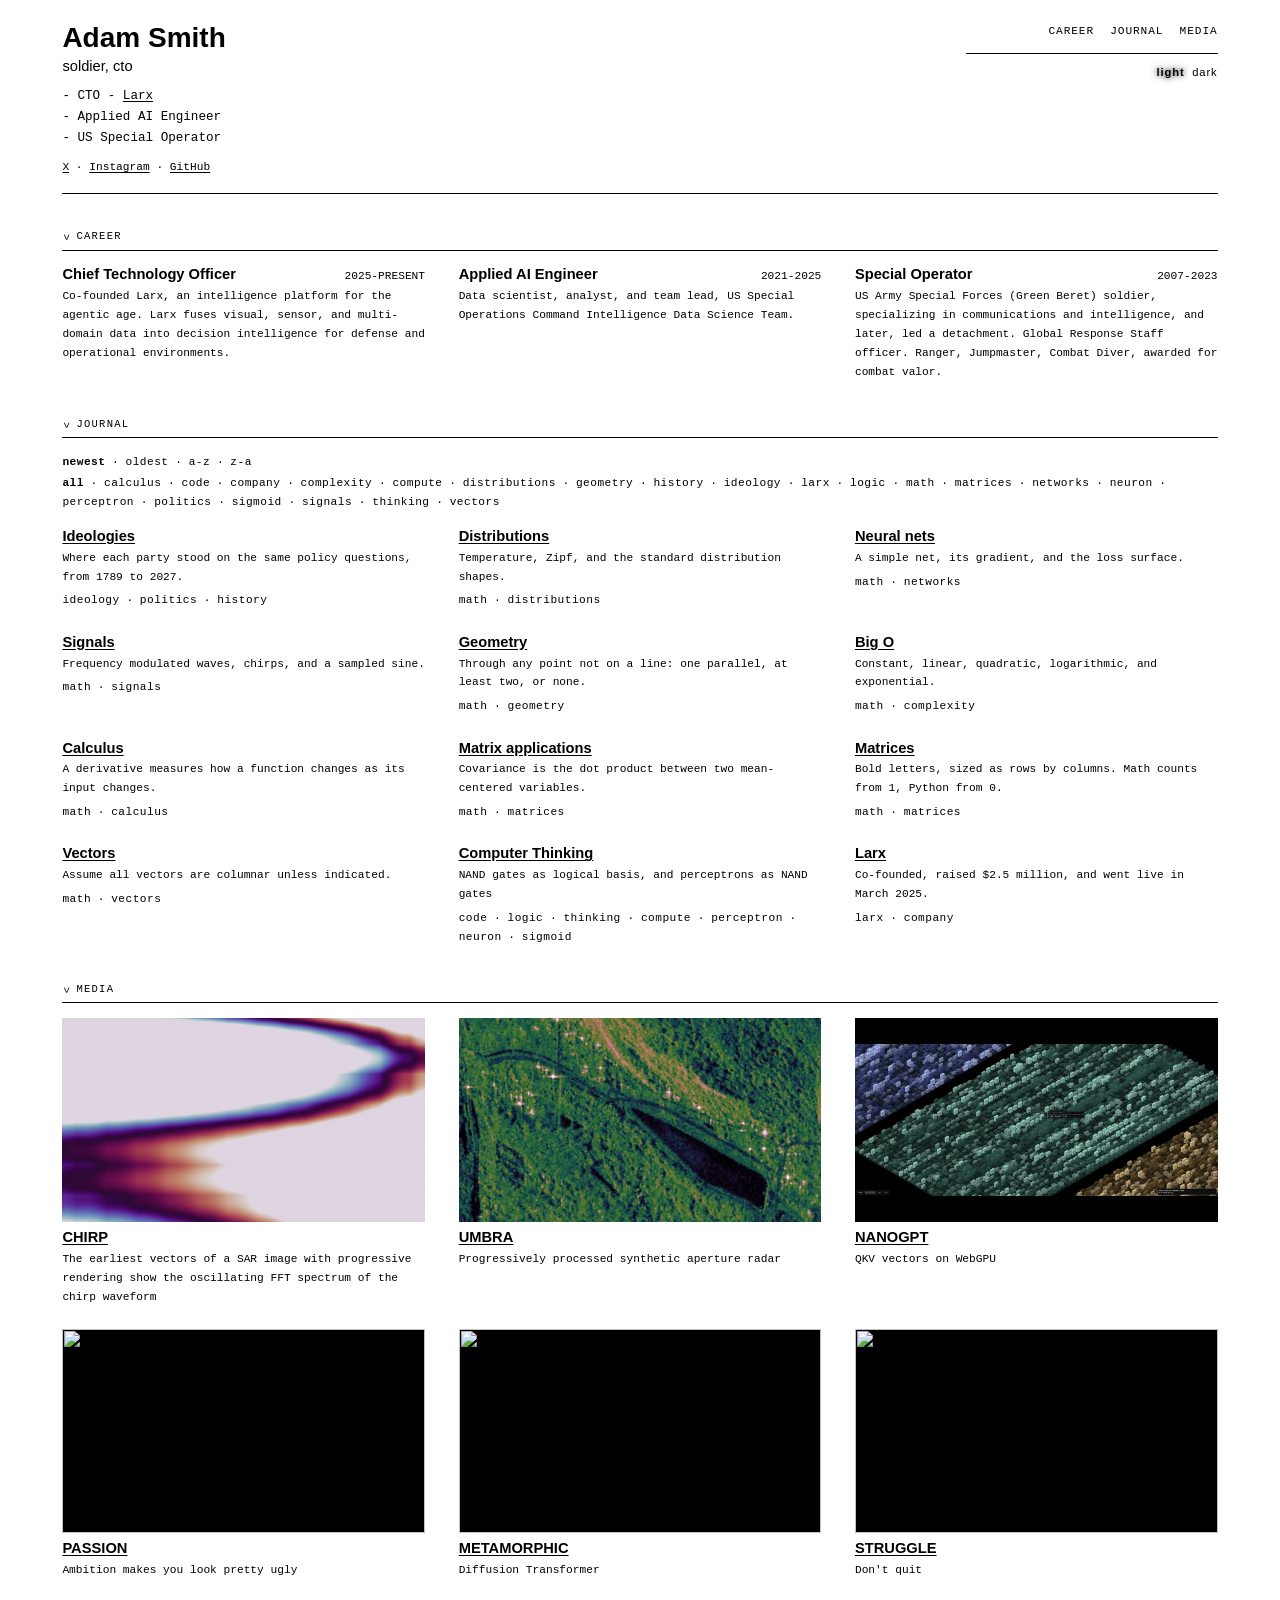
==== commit fc41bfa3: "Add CHIRP to the media list." ====
--- a/index.html
+++ b/index.html
@@ -204,6 +204,11 @@
         <div class="fold">
         <div id="media-list" class="spread">
         <article>
+          <a class="thumb" href="https://x.com/solarecho3/status/2123923335088382173" target="_blank" rel="noopener noreferrer"><img src="media/chirp.jpg" alt="" loading="lazy" referrerpolicy="no-referrer"></a>
+          <h3><a class="role" href="https://x.com/solarecho3/status/2123923335088382173" target="_blank" rel="noopener noreferrer">CHIRP</a></h3>
+          <p class="where">The earliest vectors of a SAR image with progressive rendering show the oscillating FFT spectrum of the chirp waveform</p>
+        </article>
+        <article>
           <a class="thumb" href="https://x.com/solarecho3/status/2123900715730878839" target="_blank" rel="noopener noreferrer"><img src="media/umbra.jpg" alt="" loading="lazy" referrerpolicy="no-referrer"></a>
           <h3><a class="role" href="https://x.com/solarecho3/status/2123900715730878839" target="_blank" rel="noopener noreferrer">UMBRA</a></h3>
           <p class="where">Progressively processed synthetic aperture radar</p>
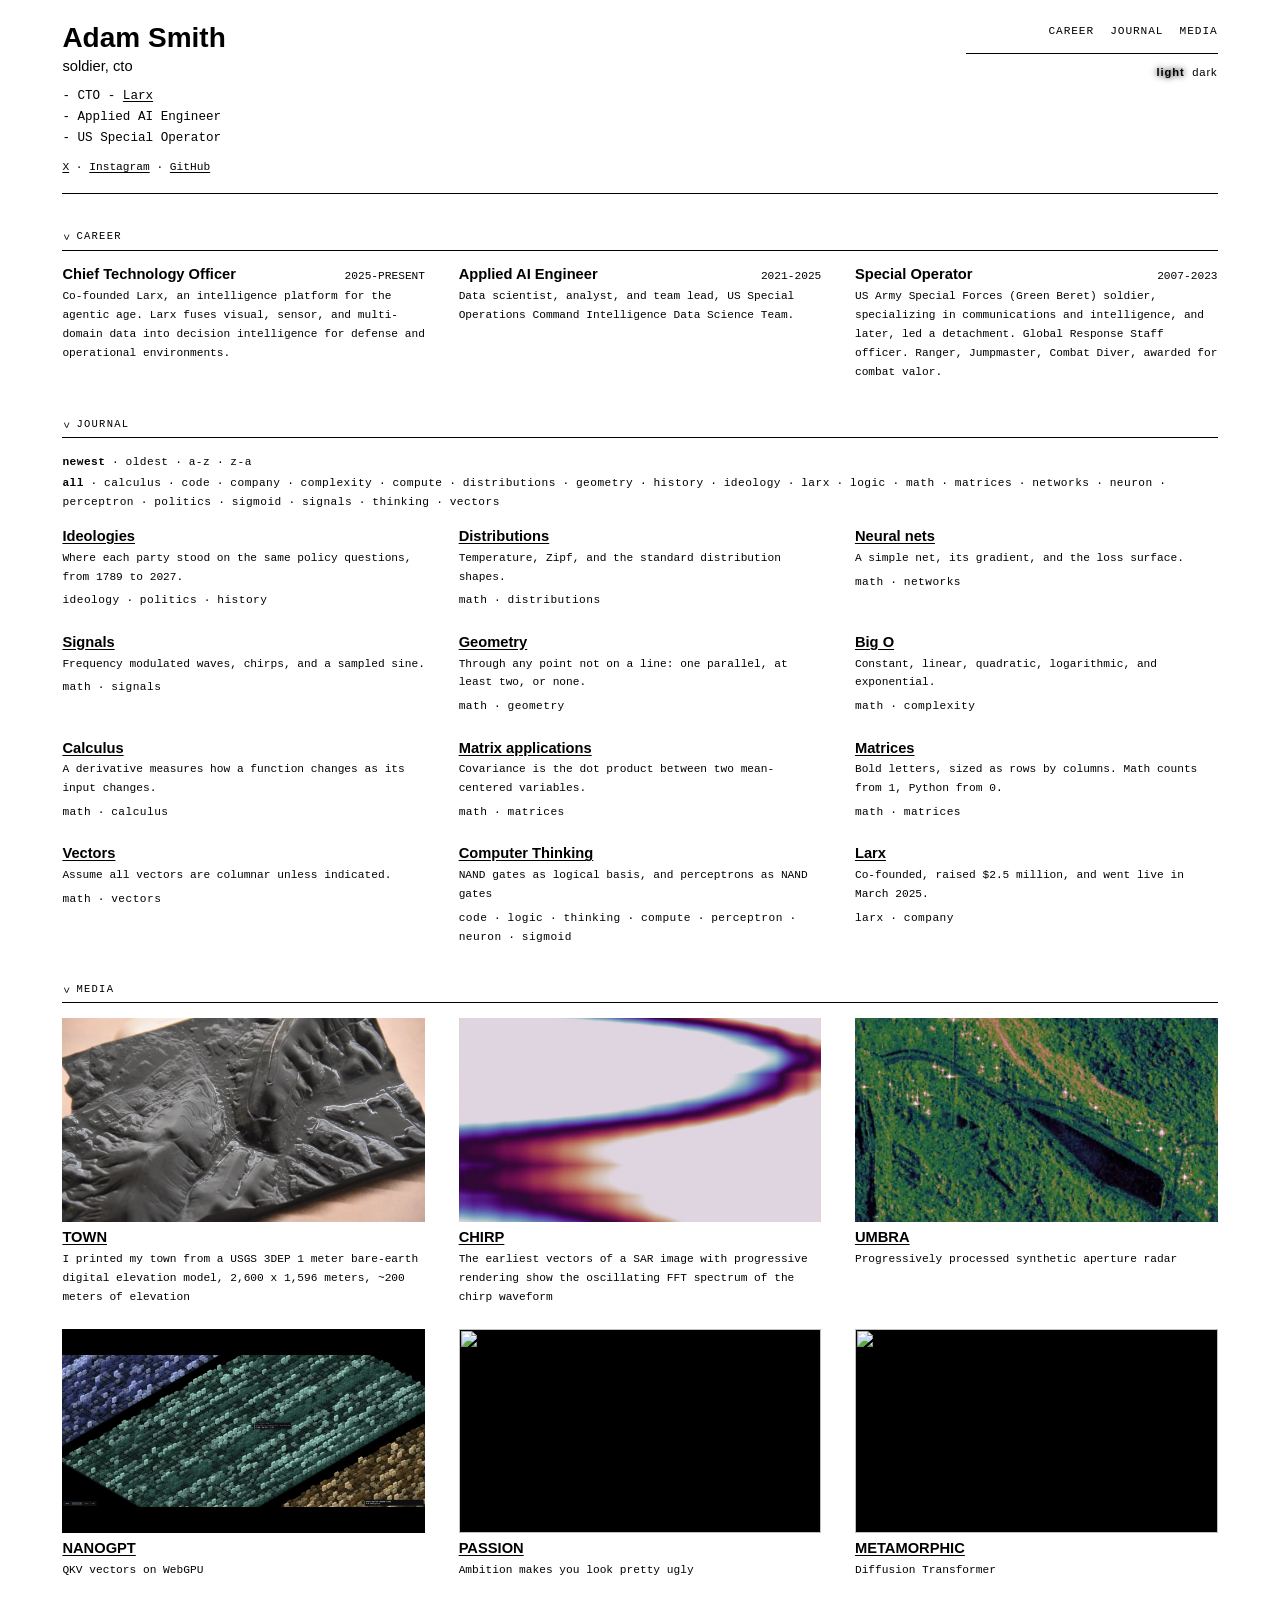
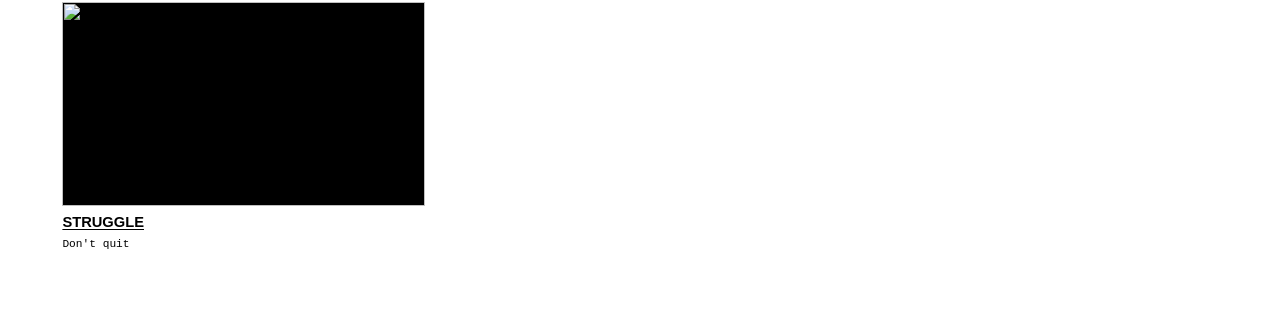
==== commit 55d881d9: "Add TOWN to the media list." ====
--- a/index.html
+++ b/index.html
@@ -204,6 +204,11 @@
         <div class="fold">
         <div id="media-list" class="spread">
         <article>
+          <a class="thumb" href="https://x.com/solarecho3/status/2123992226485108744" target="_blank" rel="noopener noreferrer"><img src="media/town.jpg" alt="" loading="lazy" referrerpolicy="no-referrer"></a>
+          <h3><a class="role" href="https://x.com/solarecho3/status/2123992226485108744" target="_blank" rel="noopener noreferrer">TOWN</a></h3>
+          <p class="where">I printed my town from a USGS 3DEP 1 meter bare-earth digital elevation model, 2,600 x 1,596 meters, ~200 meters of elevation</p>
+        </article>
+        <article>
           <a class="thumb" href="https://x.com/solarecho3/status/2123923335088382173" target="_blank" rel="noopener noreferrer"><img src="media/chirp.jpg" alt="" loading="lazy" referrerpolicy="no-referrer"></a>
           <h3><a class="role" href="https://x.com/solarecho3/status/2123923335088382173" target="_blank" rel="noopener noreferrer">CHIRP</a></h3>
           <p class="where">The earliest vectors of a SAR image with progressive rendering show the oscillating FFT spectrum of the chirp waveform</p>
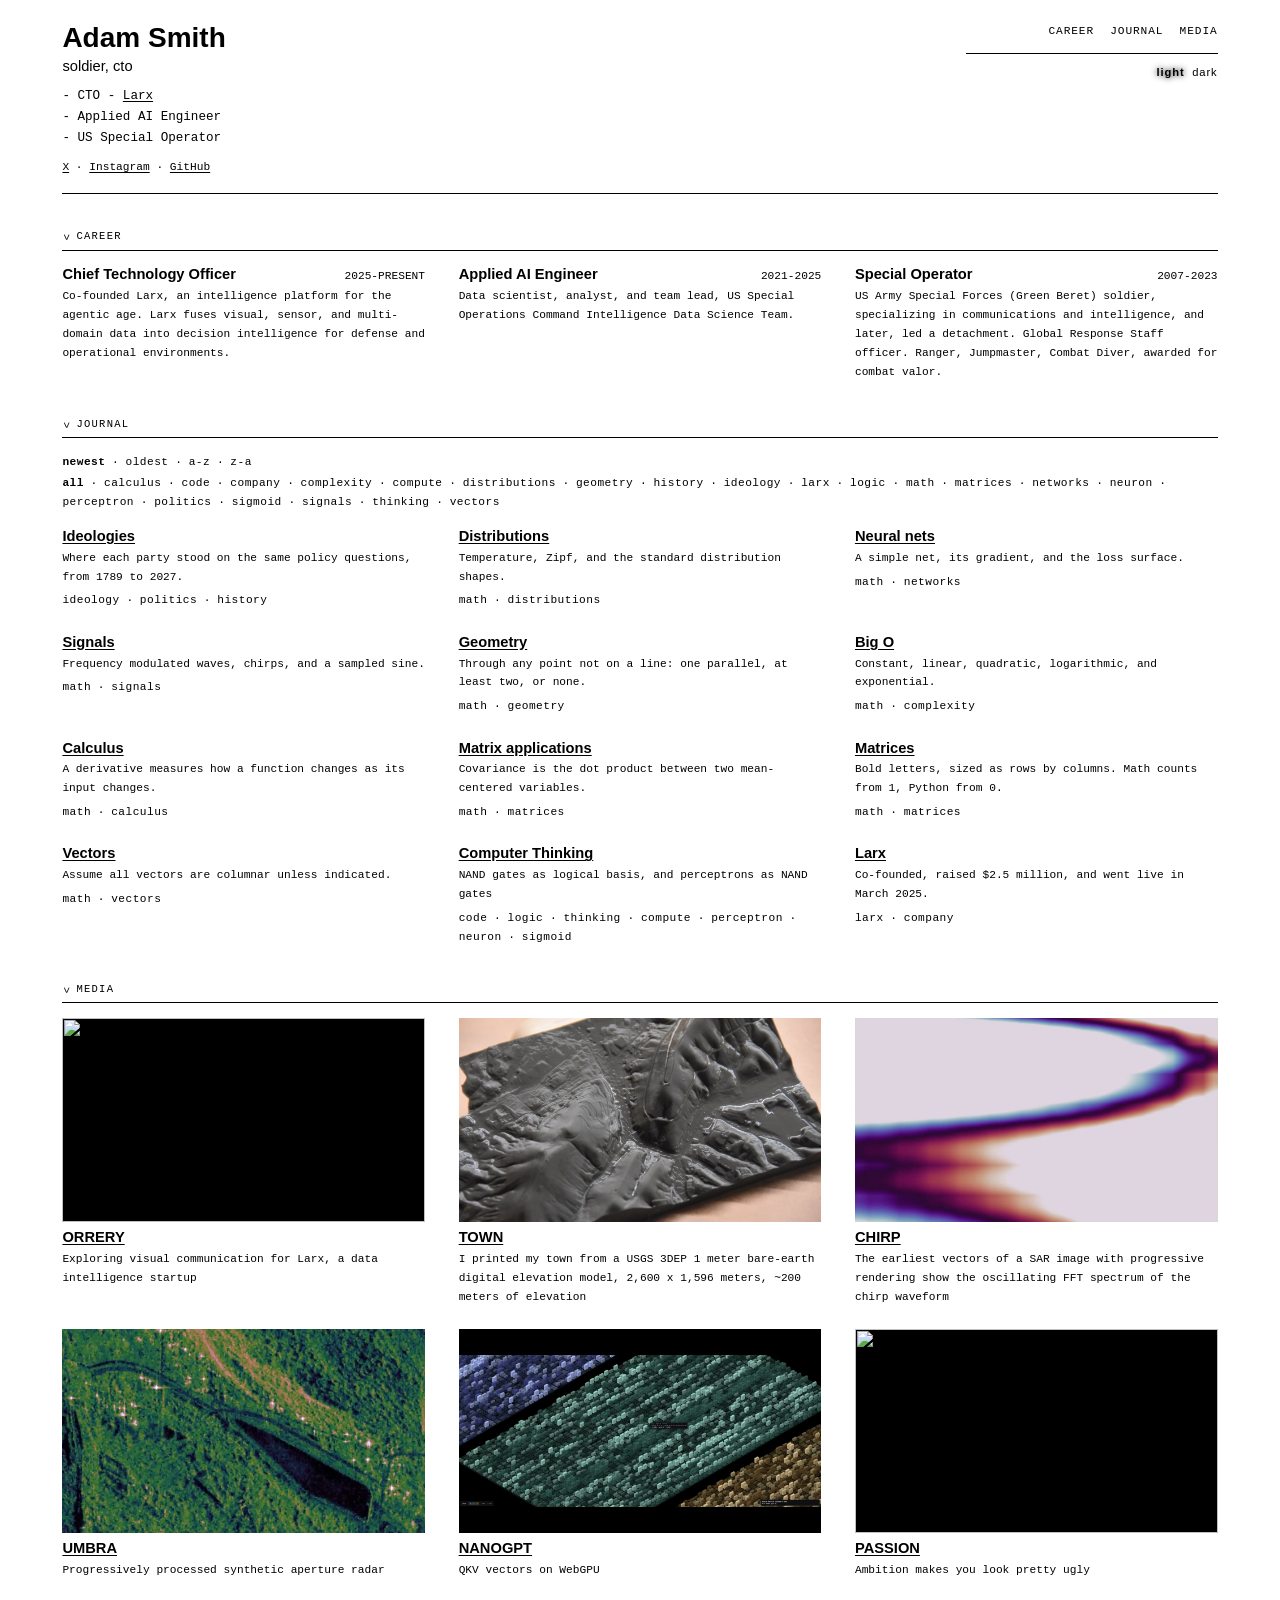
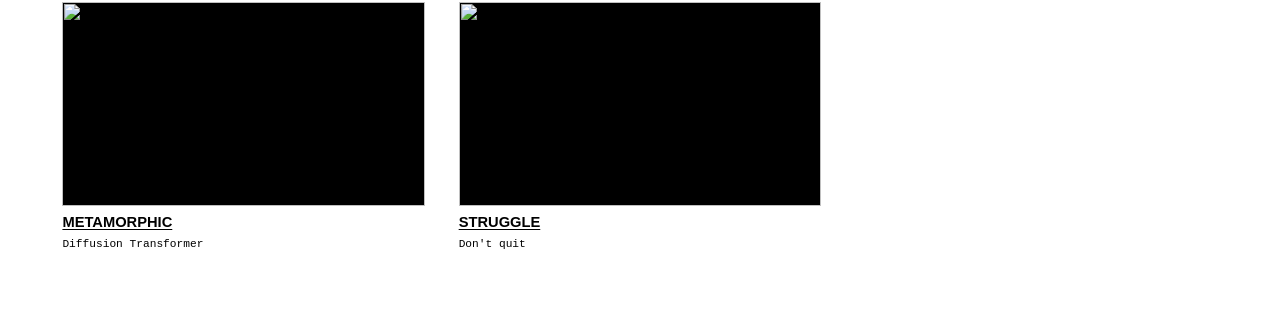
==== commit c958df81: "Add ORRERY to the media list." ====
--- a/index.html
+++ b/index.html
@@ -204,6 +204,11 @@
         <div class="fold">
         <div id="media-list" class="spread">
         <article>
+          <a class="thumb" href="https://www.youtube.com/watch?v=6sb8hURYN4Q" target="_blank" rel="noopener noreferrer"><img src="https://i.ytimg.com/vi/6sb8hURYN4Q/maxresdefault.jpg" alt="" loading="lazy" referrerpolicy="no-referrer"></a>
+          <h3><a class="role" href="https://www.youtube.com/watch?v=6sb8hURYN4Q" target="_blank" rel="noopener noreferrer">ORRERY</a></h3>
+          <p class="where">Exploring visual communication for Larx, a data intelligence startup</p>
+        </article>
+        <article>
           <a class="thumb" href="https://x.com/solarecho3/status/2123992226485108744" target="_blank" rel="noopener noreferrer"><img src="media/town.jpg" alt="" loading="lazy" referrerpolicy="no-referrer"></a>
           <h3><a class="role" href="https://x.com/solarecho3/status/2123992226485108744" target="_blank" rel="noopener noreferrer">TOWN</a></h3>
           <p class="where">I printed my town from a USGS 3DEP 1 meter bare-earth digital elevation model, 2,600 x 1,596 meters, ~200 meters of elevation</p>
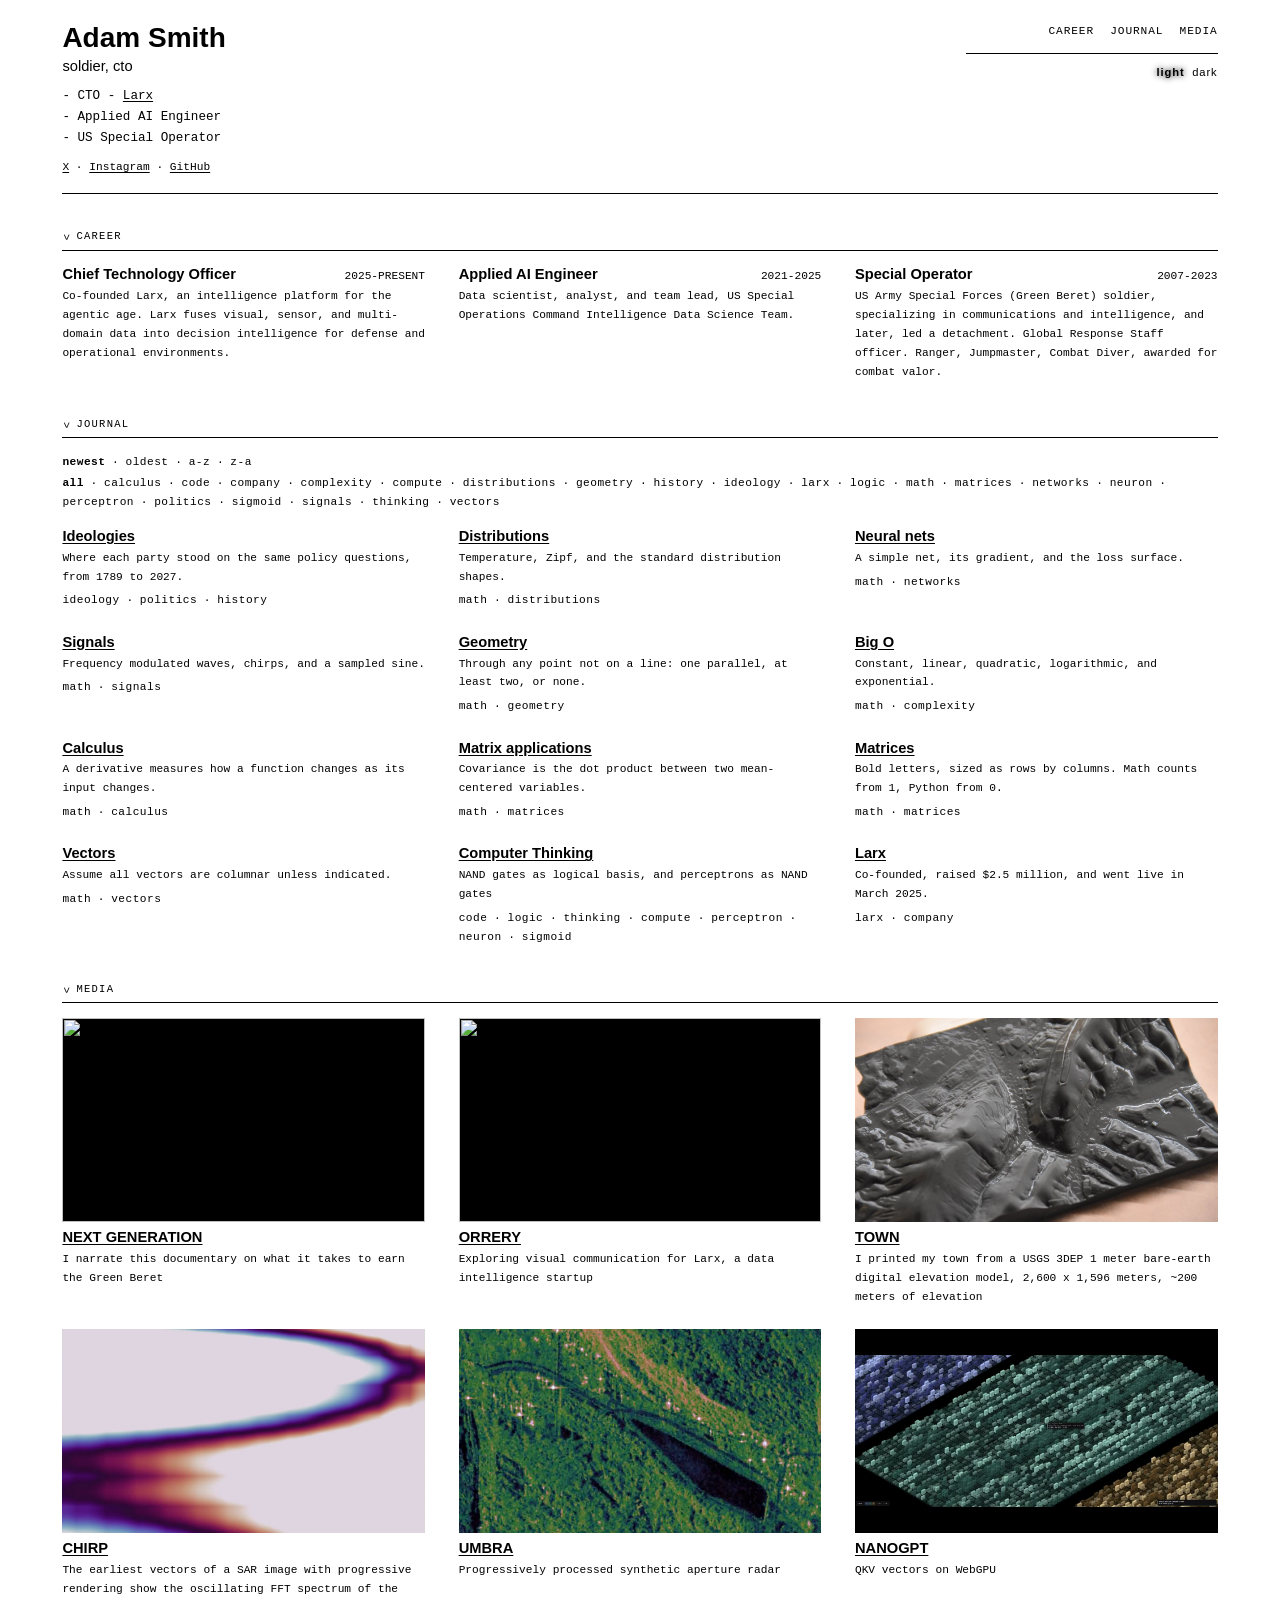
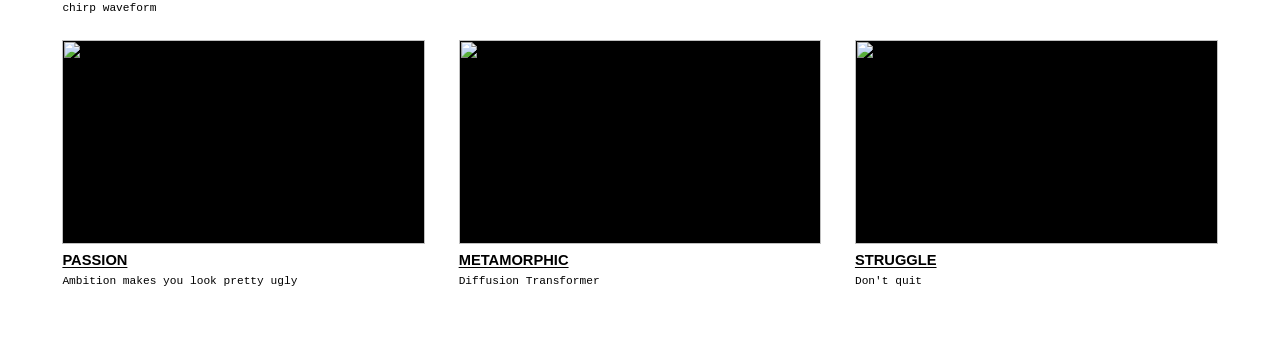
==== commit ca68fb7d: "Add NEXT GENERATION to the media list." ====
--- a/index.html
+++ b/index.html
@@ -204,6 +204,11 @@
         <div class="fold">
         <div id="media-list" class="spread">
         <article>
+          <a class="thumb" href="https://www.youtube.com/watch?v=-PBb25IUQ2A" target="_blank" rel="noopener noreferrer"><img src="https://i.ytimg.com/vi/-PBb25IUQ2A/maxresdefault.jpg" alt="" loading="lazy" referrerpolicy="no-referrer"></a>
+          <h3><a class="role" href="https://www.youtube.com/watch?v=-PBb25IUQ2A" target="_blank" rel="noopener noreferrer">NEXT GENERATION</a></h3>
+          <p class="where">I narrate this documentary on what it takes to earn the Green Beret</p>
+        </article>
+        <article>
           <a class="thumb" href="https://www.youtube.com/watch?v=6sb8hURYN4Q" target="_blank" rel="noopener noreferrer"><img src="https://i.ytimg.com/vi/6sb8hURYN4Q/maxresdefault.jpg" alt="" loading="lazy" referrerpolicy="no-referrer"></a>
           <h3><a class="role" href="https://www.youtube.com/watch?v=6sb8hURYN4Q" target="_blank" rel="noopener noreferrer">ORRERY</a></h3>
           <p class="where">Exploring visual communication for Larx, a data intelligence startup</p>
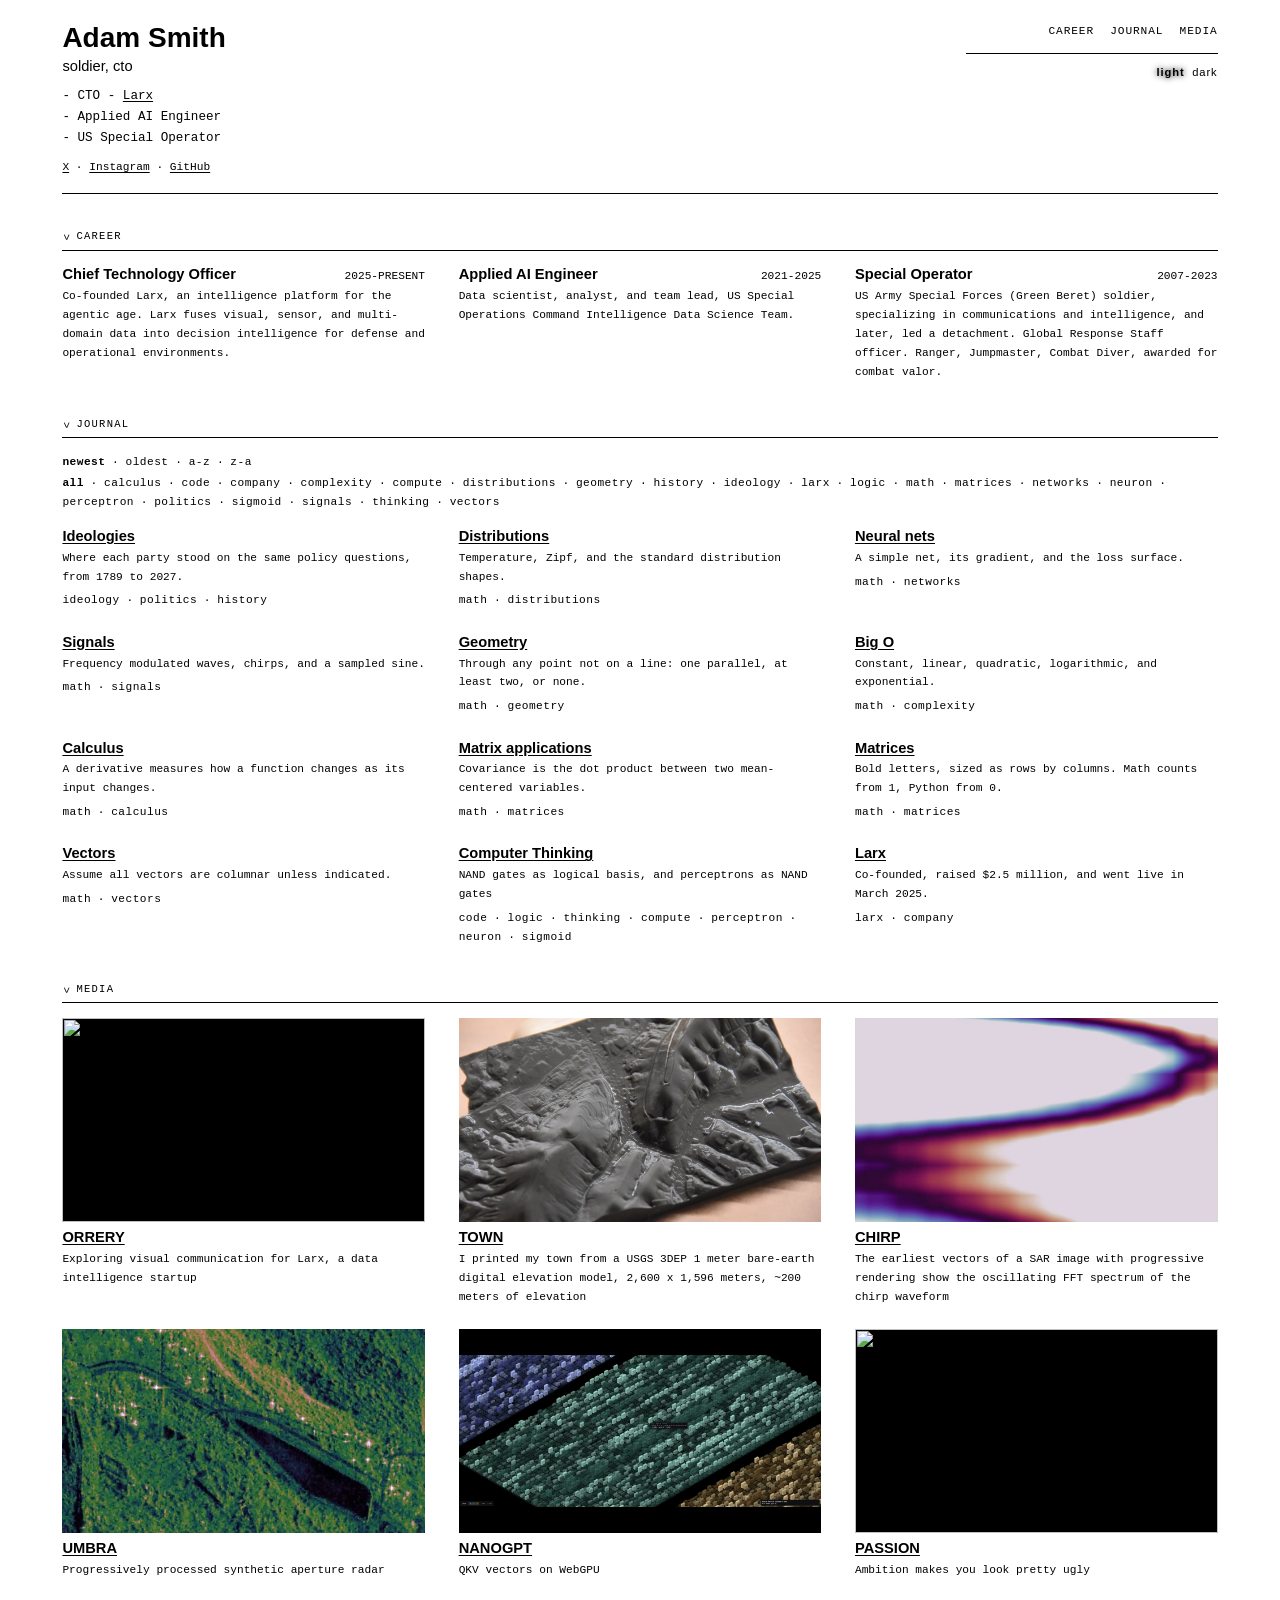
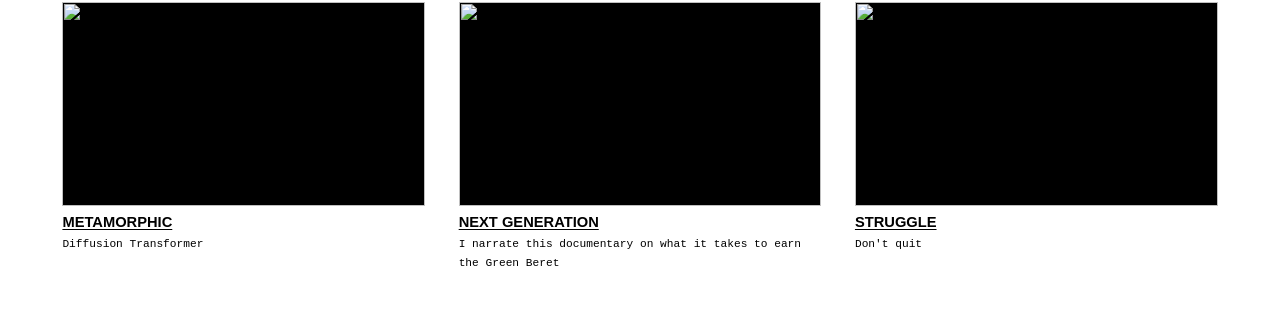
==== commit dcab5861: "Move NEXT GENERATION to before STRUGGLE." ====
--- a/index.html
+++ b/index.html
@@ -204,44 +204,44 @@
         <div class="fold">
         <div id="media-list" class="spread">
         <article>
+          <a class="thumb" href="https://www.youtube.com/watch?v=6sb8hURYN4Q" target="_blank" rel="noopener noreferrer"><img src="https://i.ytimg.com/vi/6sb8hURYN4Q/maxresdefault.jpg" alt="" loading="lazy" referrerpolicy="no-referrer"></a>
+          <h3><a class="role" href="https://www.youtube.com/watch?v=6sb8hURYN4Q" target="_blank" rel="noopener noreferrer">ORRERY</a></h3>
+          <p class="where">Exploring visual communication for Larx, a data intelligence startup</p>
+        </article>
+        <article>
+          <a class="thumb" href="https://x.com/solarecho3/status/2123992226485108744" target="_blank" rel="noopener noreferrer"><img src="media/town.jpg" alt="" loading="lazy" referrerpolicy="no-referrer"></a>
+          <h3><a class="role" href="https://x.com/solarecho3/status/2123992226485108744" target="_blank" rel="noopener noreferrer">TOWN</a></h3>
+          <p class="where">I printed my town from a USGS 3DEP 1 meter bare-earth digital elevation model, 2,600 x 1,596 meters, ~200 meters of elevation</p>
+        </article>
+        <article>
+          <a class="thumb" href="https://x.com/solarecho3/status/2123923335088382173" target="_blank" rel="noopener noreferrer"><img src="media/chirp.jpg" alt="" loading="lazy" referrerpolicy="no-referrer"></a>
+          <h3><a class="role" href="https://x.com/solarecho3/status/2123923335088382173" target="_blank" rel="noopener noreferrer">CHIRP</a></h3>
+          <p class="where">The earliest vectors of a SAR image with progressive rendering show the oscillating FFT spectrum of the chirp waveform</p>
+        </article>
+        <article>
+          <a class="thumb" href="https://x.com/solarecho3/status/2123900715730878839" target="_blank" rel="noopener noreferrer"><img src="media/umbra.jpg" alt="" loading="lazy" referrerpolicy="no-referrer"></a>
+          <h3><a class="role" href="https://x.com/solarecho3/status/2123900715730878839" target="_blank" rel="noopener noreferrer">UMBRA</a></h3>
+          <p class="where">Progressively processed synthetic aperture radar</p>
+        </article>
+        <article>
+          <a class="thumb" href="https://x.com/solarecho3/status/2123882189720879446" target="_blank" rel="noopener noreferrer"><img src="media/nanogpt.jpg" alt="" loading="lazy" referrerpolicy="no-referrer"></a>
+          <h3><a class="role" href="https://x.com/solarecho3/status/2123882189720879446" target="_blank" rel="noopener noreferrer">NANOGPT</a></h3>
+          <p class="where">QKV vectors on WebGPU</p>
+        </article>
+        <article>
+          <a class="thumb" href="https://www.youtube.com/watch?v=1HT96oJvKZ0" target="_blank" rel="noopener noreferrer"><img src="https://i.ytimg.com/vi/1HT96oJvKZ0/hqdefault.jpg" alt="" loading="lazy" referrerpolicy="no-referrer"></a>
+          <h3><a class="role" href="https://www.youtube.com/watch?v=1HT96oJvKZ0" target="_blank" rel="noopener noreferrer">PASSION</a></h3>
+          <p class="where">Ambition makes you look pretty ugly</p>
+        </article>
+        <article>
+          <a class="thumb" href="https://www.youtube.com/watch?v=yBcYkSnjVLo" target="_blank" rel="noopener noreferrer"><img src="https://i.ytimg.com/vi/yBcYkSnjVLo/hqdefault.jpg" alt="" loading="lazy" referrerpolicy="no-referrer"></a>
+          <h3><a class="role" href="https://www.youtube.com/watch?v=yBcYkSnjVLo" target="_blank" rel="noopener noreferrer">METAMORPHIC</a></h3>
+          <p class="where">Diffusion Transformer</p>
+        </article>
+        <article>
           <a class="thumb" href="https://www.youtube.com/watch?v=-PBb25IUQ2A" target="_blank" rel="noopener noreferrer"><img src="https://i.ytimg.com/vi/-PBb25IUQ2A/maxresdefault.jpg" alt="" loading="lazy" referrerpolicy="no-referrer"></a>
           <h3><a class="role" href="https://www.youtube.com/watch?v=-PBb25IUQ2A" target="_blank" rel="noopener noreferrer">NEXT GENERATION</a></h3>
           <p class="where">I narrate this documentary on what it takes to earn the Green Beret</p>
-        </article>
-        <article>
-          <a class="thumb" href="https://www.youtube.com/watch?v=6sb8hURYN4Q" target="_blank" rel="noopener noreferrer"><img src="https://i.ytimg.com/vi/6sb8hURYN4Q/maxresdefault.jpg" alt="" loading="lazy" referrerpolicy="no-referrer"></a>
-          <h3><a class="role" href="https://www.youtube.com/watch?v=6sb8hURYN4Q" target="_blank" rel="noopener noreferrer">ORRERY</a></h3>
-          <p class="where">Exploring visual communication for Larx, a data intelligence startup</p>
-        </article>
-        <article>
-          <a class="thumb" href="https://x.com/solarecho3/status/2123992226485108744" target="_blank" rel="noopener noreferrer"><img src="media/town.jpg" alt="" loading="lazy" referrerpolicy="no-referrer"></a>
-          <h3><a class="role" href="https://x.com/solarecho3/status/2123992226485108744" target="_blank" rel="noopener noreferrer">TOWN</a></h3>
-          <p class="where">I printed my town from a USGS 3DEP 1 meter bare-earth digital elevation model, 2,600 x 1,596 meters, ~200 meters of elevation</p>
-        </article>
-        <article>
-          <a class="thumb" href="https://x.com/solarecho3/status/2123923335088382173" target="_blank" rel="noopener noreferrer"><img src="media/chirp.jpg" alt="" loading="lazy" referrerpolicy="no-referrer"></a>
-          <h3><a class="role" href="https://x.com/solarecho3/status/2123923335088382173" target="_blank" rel="noopener noreferrer">CHIRP</a></h3>
-          <p class="where">The earliest vectors of a SAR image with progressive rendering show the oscillating FFT spectrum of the chirp waveform</p>
-        </article>
-        <article>
-          <a class="thumb" href="https://x.com/solarecho3/status/2123900715730878839" target="_blank" rel="noopener noreferrer"><img src="media/umbra.jpg" alt="" loading="lazy" referrerpolicy="no-referrer"></a>
-          <h3><a class="role" href="https://x.com/solarecho3/status/2123900715730878839" target="_blank" rel="noopener noreferrer">UMBRA</a></h3>
-          <p class="where">Progressively processed synthetic aperture radar</p>
-        </article>
-        <article>
-          <a class="thumb" href="https://x.com/solarecho3/status/2123882189720879446" target="_blank" rel="noopener noreferrer"><img src="media/nanogpt.jpg" alt="" loading="lazy" referrerpolicy="no-referrer"></a>
-          <h3><a class="role" href="https://x.com/solarecho3/status/2123882189720879446" target="_blank" rel="noopener noreferrer">NANOGPT</a></h3>
-          <p class="where">QKV vectors on WebGPU</p>
-        </article>
-        <article>
-          <a class="thumb" href="https://www.youtube.com/watch?v=1HT96oJvKZ0" target="_blank" rel="noopener noreferrer"><img src="https://i.ytimg.com/vi/1HT96oJvKZ0/hqdefault.jpg" alt="" loading="lazy" referrerpolicy="no-referrer"></a>
-          <h3><a class="role" href="https://www.youtube.com/watch?v=1HT96oJvKZ0" target="_blank" rel="noopener noreferrer">PASSION</a></h3>
-          <p class="where">Ambition makes you look pretty ugly</p>
-        </article>
-        <article>
-          <a class="thumb" href="https://www.youtube.com/watch?v=yBcYkSnjVLo" target="_blank" rel="noopener noreferrer"><img src="https://i.ytimg.com/vi/yBcYkSnjVLo/hqdefault.jpg" alt="" loading="lazy" referrerpolicy="no-referrer"></a>
-          <h3><a class="role" href="https://www.youtube.com/watch?v=yBcYkSnjVLo" target="_blank" rel="noopener noreferrer">METAMORPHIC</a></h3>
-          <p class="where">Diffusion Transformer</p>
         </article>
         <article>
           <a class="thumb" href="https://www.youtube.com/watch?v=6uIRpblC0ws" target="_blank" rel="noopener noreferrer"><img src="https://i.ytimg.com/vi/6uIRpblC0ws/maxresdefault.jpg" alt="" loading="lazy" referrerpolicy="no-referrer"></a>
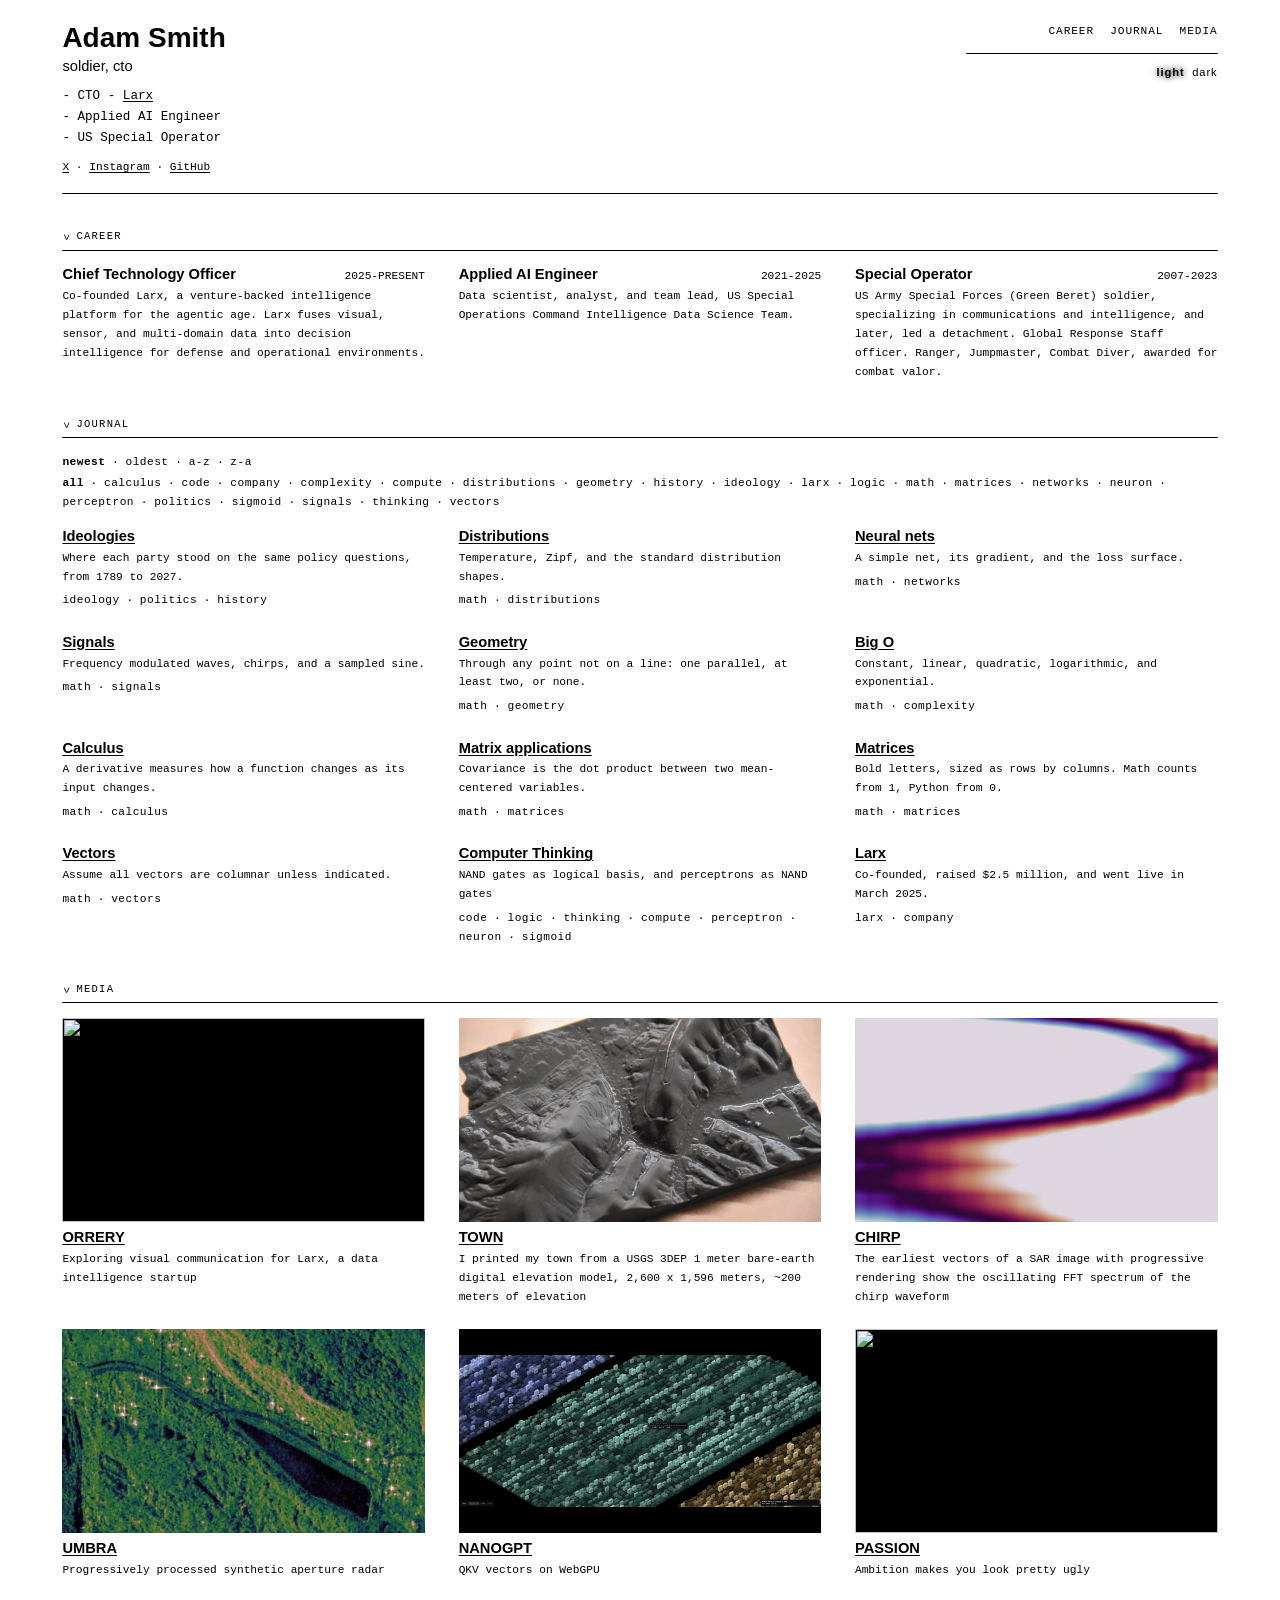
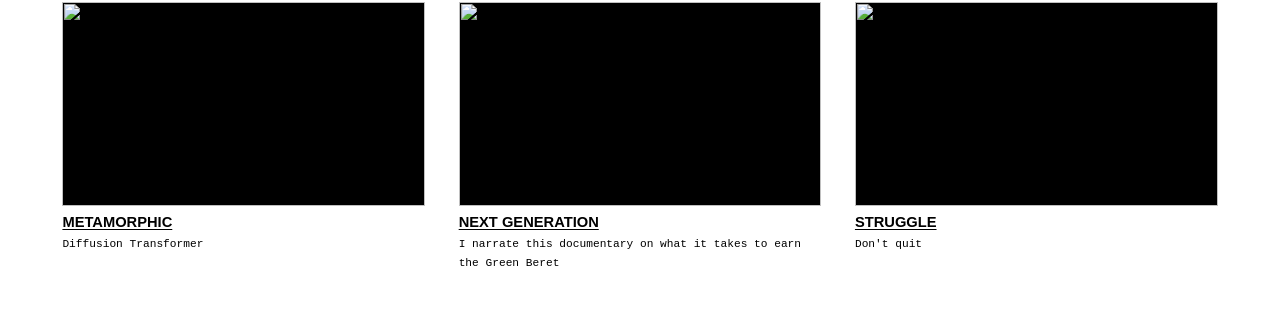
==== commit 9fe6e806: "Call Larx venture-backed in the CTO entry." ====
--- a/index.html
+++ b/index.html
@@ -102,7 +102,7 @@
         <div class="spread">
         <article>
           <h3><span class="role">Chief Technology Officer</span><span class="when">2025-Present</span></h3>
-          <p class="where">Co-founded Larx, an intelligence platform for the agentic age. Larx fuses visual, sensor, and multi-domain data into decision intelligence for defense and operational environments.</p>
+          <p class="where">Co-founded Larx, a venture-backed intelligence platform for the agentic age. Larx fuses visual, sensor, and multi-domain data into decision intelligence for defense and operational environments.</p>
         </article>
         <article>
           <h3><span class="role">Applied AI Engineer</span><span class="when">2021-2025</span></h3>
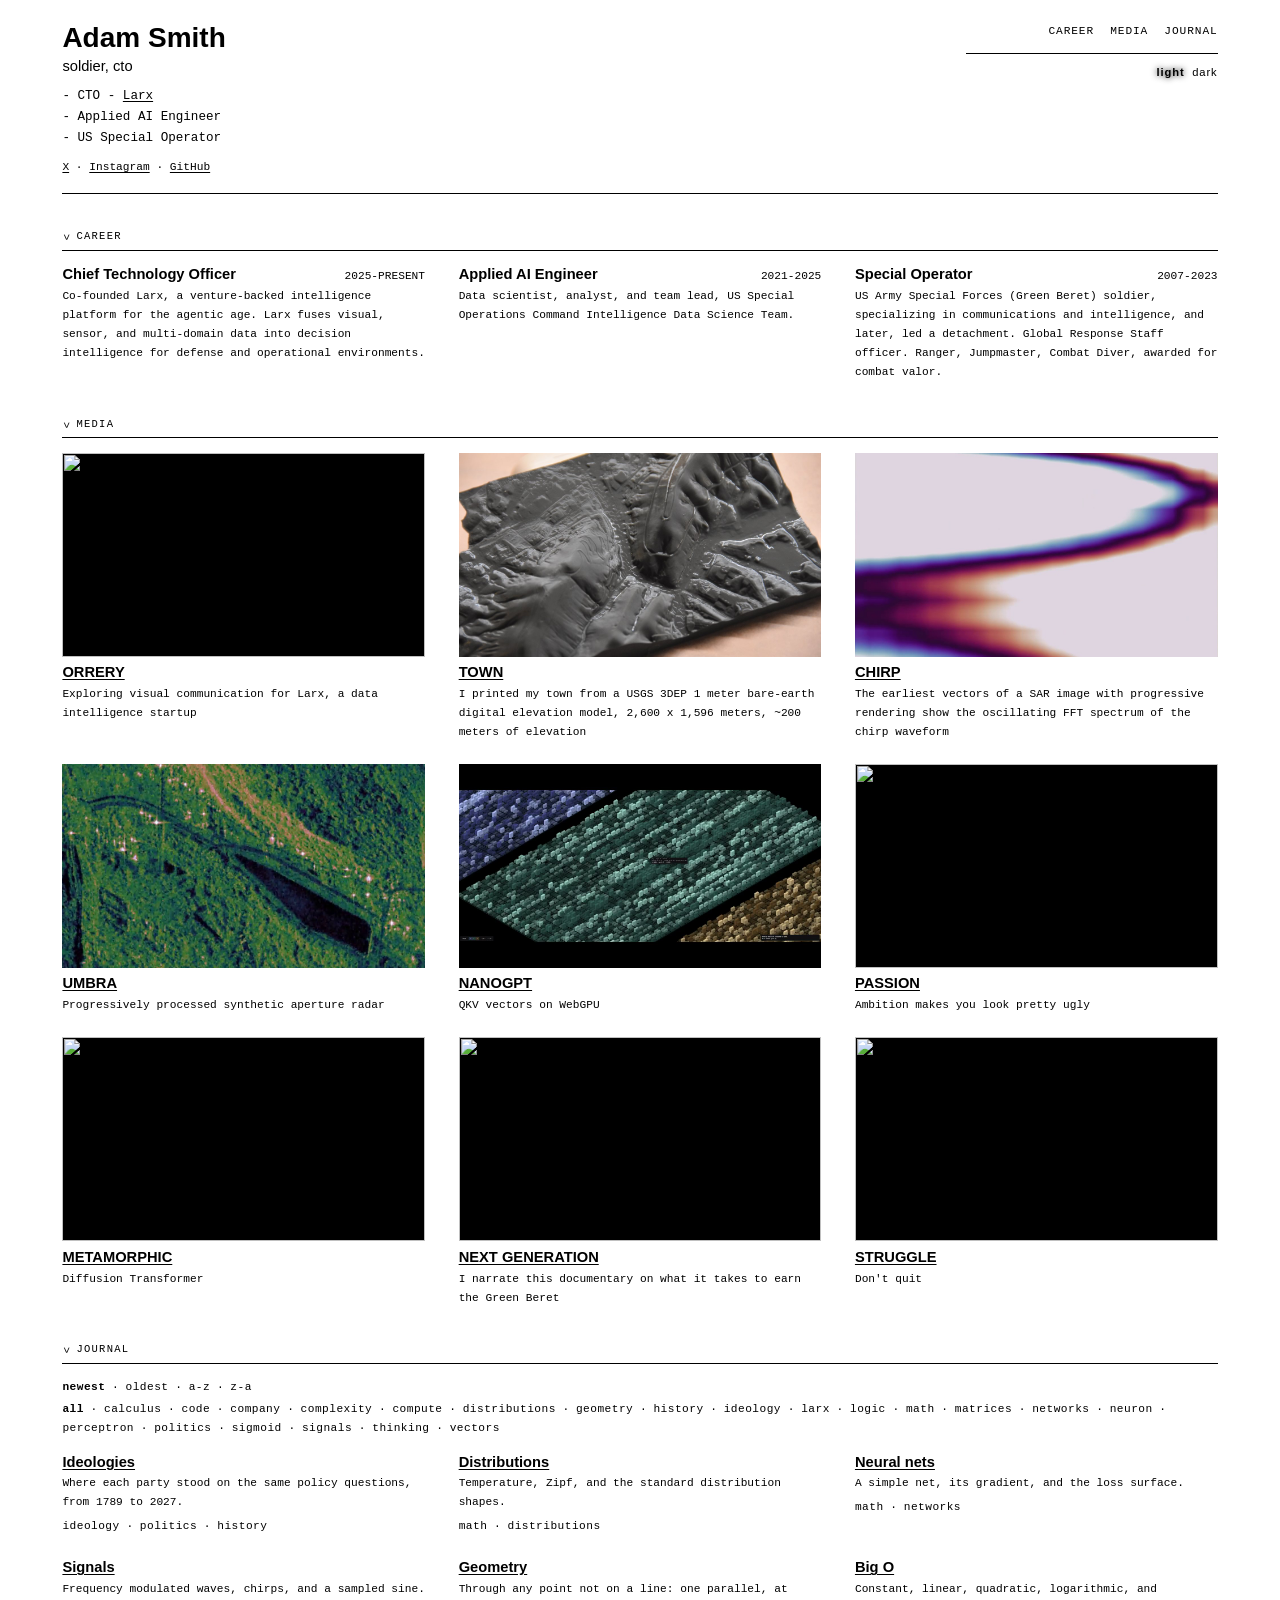
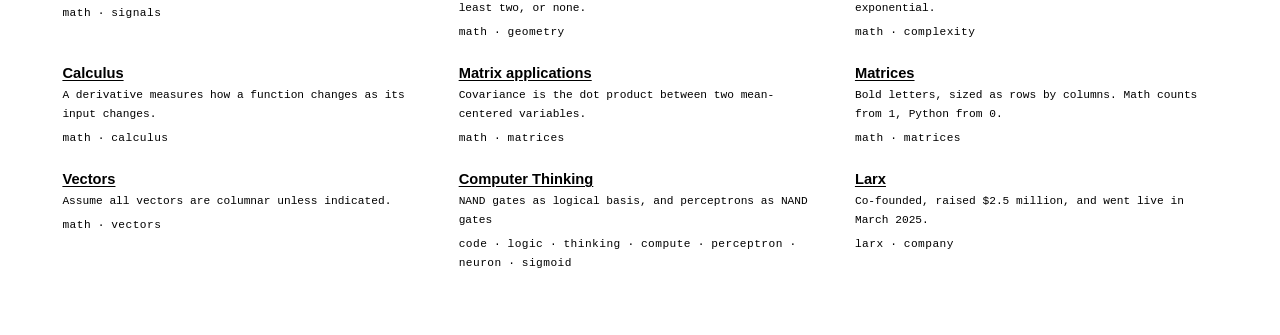
==== commit 567925cf: "Put Media after Career and leave Journal last." ====
--- a/index.html
+++ b/index.html
@@ -84,8 +84,8 @@
     <div class="side">
       <nav>
         <a href="#career">Career</a>
+        <a href="#media">Media</a>
         <a href="#journal">Journal</a>
-        <a href="#media">Media</a>
       </nav>
       <span class="theme">
         <button type="button" data-theme-set="light">Light</button>
@@ -113,6 +113,61 @@
           <p class="where">US Army Special Forces (Green Beret) soldier, specializing in communications and intelligence, and later, led a detachment. Global Response Staff officer. Ranger, Jumpmaster, Combat Diver, awarded for combat valor.</p>
         </article>
         </div>
+        </div>
+      </details>
+    </section>
+
+    <section id="media">
+      <details open>
+        <summary><h2>Media</h2></summary>
+        <div class="fold">
+        <div id="media-list" class="spread">
+        <article>
+          <a class="thumb" href="https://www.youtube.com/watch?v=6sb8hURYN4Q" target="_blank" rel="noopener noreferrer"><img src="https://i.ytimg.com/vi/6sb8hURYN4Q/maxresdefault.jpg" alt="" loading="lazy" referrerpolicy="no-referrer"></a>
+          <h3><a class="role" href="https://www.youtube.com/watch?v=6sb8hURYN4Q" target="_blank" rel="noopener noreferrer">ORRERY</a></h3>
+          <p class="where">Exploring visual communication for Larx, a data intelligence startup</p>
+        </article>
+        <article>
+          <a class="thumb" href="https://x.com/solarecho3/status/2123992226485108744" target="_blank" rel="noopener noreferrer"><img src="media/town.jpg" alt="" loading="lazy" referrerpolicy="no-referrer"></a>
+          <h3><a class="role" href="https://x.com/solarecho3/status/2123992226485108744" target="_blank" rel="noopener noreferrer">TOWN</a></h3>
+          <p class="where">I printed my town from a USGS 3DEP 1 meter bare-earth digital elevation model, 2,600 x 1,596 meters, ~200 meters of elevation</p>
+        </article>
+        <article>
+          <a class="thumb" href="https://x.com/solarecho3/status/2123923335088382173" target="_blank" rel="noopener noreferrer"><img src="media/chirp.jpg" alt="" loading="lazy" referrerpolicy="no-referrer"></a>
+          <h3><a class="role" href="https://x.com/solarecho3/status/2123923335088382173" target="_blank" rel="noopener noreferrer">CHIRP</a></h3>
+          <p class="where">The earliest vectors of a SAR image with progressive rendering show the oscillating FFT spectrum of the chirp waveform</p>
+        </article>
+        <article>
+          <a class="thumb" href="https://x.com/solarecho3/status/2123900715730878839" target="_blank" rel="noopener noreferrer"><img src="media/umbra.jpg" alt="" loading="lazy" referrerpolicy="no-referrer"></a>
+          <h3><a class="role" href="https://x.com/solarecho3/status/2123900715730878839" target="_blank" rel="noopener noreferrer">UMBRA</a></h3>
+          <p class="where">Progressively processed synthetic aperture radar</p>
+        </article>
+        <article>
+          <a class="thumb" href="https://x.com/solarecho3/status/2123882189720879446" target="_blank" rel="noopener noreferrer"><img src="media/nanogpt.jpg" alt="" loading="lazy" referrerpolicy="no-referrer"></a>
+          <h3><a class="role" href="https://x.com/solarecho3/status/2123882189720879446" target="_blank" rel="noopener noreferrer">NANOGPT</a></h3>
+          <p class="where">QKV vectors on WebGPU</p>
+        </article>
+        <article>
+          <a class="thumb" href="https://www.youtube.com/watch?v=1HT96oJvKZ0" target="_blank" rel="noopener noreferrer"><img src="https://i.ytimg.com/vi/1HT96oJvKZ0/hqdefault.jpg" alt="" loading="lazy" referrerpolicy="no-referrer"></a>
+          <h3><a class="role" href="https://www.youtube.com/watch?v=1HT96oJvKZ0" target="_blank" rel="noopener noreferrer">PASSION</a></h3>
+          <p class="where">Ambition makes you look pretty ugly</p>
+        </article>
+        <article>
+          <a class="thumb" href="https://www.youtube.com/watch?v=yBcYkSnjVLo" target="_blank" rel="noopener noreferrer"><img src="https://i.ytimg.com/vi/yBcYkSnjVLo/hqdefault.jpg" alt="" loading="lazy" referrerpolicy="no-referrer"></a>
+          <h3><a class="role" href="https://www.youtube.com/watch?v=yBcYkSnjVLo" target="_blank" rel="noopener noreferrer">METAMORPHIC</a></h3>
+          <p class="where">Diffusion Transformer</p>
+        </article>
+        <article>
+          <a class="thumb" href="https://www.youtube.com/watch?v=-PBb25IUQ2A" target="_blank" rel="noopener noreferrer"><img src="https://i.ytimg.com/vi/-PBb25IUQ2A/maxresdefault.jpg" alt="" loading="lazy" referrerpolicy="no-referrer"></a>
+          <h3><a class="role" href="https://www.youtube.com/watch?v=-PBb25IUQ2A" target="_blank" rel="noopener noreferrer">NEXT GENERATION</a></h3>
+          <p class="where">I narrate this documentary on what it takes to earn the Green Beret</p>
+        </article>
+        <article>
+          <a class="thumb" href="https://www.youtube.com/watch?v=6uIRpblC0ws" target="_blank" rel="noopener noreferrer"><img src="https://i.ytimg.com/vi/6uIRpblC0ws/maxresdefault.jpg" alt="" loading="lazy" referrerpolicy="no-referrer"></a>
+          <h3><a class="role" href="https://www.youtube.com/watch?v=6uIRpblC0ws" target="_blank" rel="noopener noreferrer">STRUGGLE</a></h3>
+          <p class="where">Don't quit</p>
+        </article>
+      </div>
         </div>
       </details>
     </section>
@@ -194,61 +249,6 @@
         </article>
       </div>
         <p class="where" id="essay-none" hidden>No journal entries with that tag.</p>
-        </div>
-      </details>
-    </section>
-
-    <section id="media">
-      <details open>
-        <summary><h2>Media</h2></summary>
-        <div class="fold">
-        <div id="media-list" class="spread">
-        <article>
-          <a class="thumb" href="https://www.youtube.com/watch?v=6sb8hURYN4Q" target="_blank" rel="noopener noreferrer"><img src="https://i.ytimg.com/vi/6sb8hURYN4Q/maxresdefault.jpg" alt="" loading="lazy" referrerpolicy="no-referrer"></a>
-          <h3><a class="role" href="https://www.youtube.com/watch?v=6sb8hURYN4Q" target="_blank" rel="noopener noreferrer">ORRERY</a></h3>
-          <p class="where">Exploring visual communication for Larx, a data intelligence startup</p>
-        </article>
-        <article>
-          <a class="thumb" href="https://x.com/solarecho3/status/2123992226485108744" target="_blank" rel="noopener noreferrer"><img src="media/town.jpg" alt="" loading="lazy" referrerpolicy="no-referrer"></a>
-          <h3><a class="role" href="https://x.com/solarecho3/status/2123992226485108744" target="_blank" rel="noopener noreferrer">TOWN</a></h3>
-          <p class="where">I printed my town from a USGS 3DEP 1 meter bare-earth digital elevation model, 2,600 x 1,596 meters, ~200 meters of elevation</p>
-        </article>
-        <article>
-          <a class="thumb" href="https://x.com/solarecho3/status/2123923335088382173" target="_blank" rel="noopener noreferrer"><img src="media/chirp.jpg" alt="" loading="lazy" referrerpolicy="no-referrer"></a>
-          <h3><a class="role" href="https://x.com/solarecho3/status/2123923335088382173" target="_blank" rel="noopener noreferrer">CHIRP</a></h3>
-          <p class="where">The earliest vectors of a SAR image with progressive rendering show the oscillating FFT spectrum of the chirp waveform</p>
-        </article>
-        <article>
-          <a class="thumb" href="https://x.com/solarecho3/status/2123900715730878839" target="_blank" rel="noopener noreferrer"><img src="media/umbra.jpg" alt="" loading="lazy" referrerpolicy="no-referrer"></a>
-          <h3><a class="role" href="https://x.com/solarecho3/status/2123900715730878839" target="_blank" rel="noopener noreferrer">UMBRA</a></h3>
-          <p class="where">Progressively processed synthetic aperture radar</p>
-        </article>
-        <article>
-          <a class="thumb" href="https://x.com/solarecho3/status/2123882189720879446" target="_blank" rel="noopener noreferrer"><img src="media/nanogpt.jpg" alt="" loading="lazy" referrerpolicy="no-referrer"></a>
-          <h3><a class="role" href="https://x.com/solarecho3/status/2123882189720879446" target="_blank" rel="noopener noreferrer">NANOGPT</a></h3>
-          <p class="where">QKV vectors on WebGPU</p>
-        </article>
-        <article>
-          <a class="thumb" href="https://www.youtube.com/watch?v=1HT96oJvKZ0" target="_blank" rel="noopener noreferrer"><img src="https://i.ytimg.com/vi/1HT96oJvKZ0/hqdefault.jpg" alt="" loading="lazy" referrerpolicy="no-referrer"></a>
-          <h3><a class="role" href="https://www.youtube.com/watch?v=1HT96oJvKZ0" target="_blank" rel="noopener noreferrer">PASSION</a></h3>
-          <p class="where">Ambition makes you look pretty ugly</p>
-        </article>
-        <article>
-          <a class="thumb" href="https://www.youtube.com/watch?v=yBcYkSnjVLo" target="_blank" rel="noopener noreferrer"><img src="https://i.ytimg.com/vi/yBcYkSnjVLo/hqdefault.jpg" alt="" loading="lazy" referrerpolicy="no-referrer"></a>
-          <h3><a class="role" href="https://www.youtube.com/watch?v=yBcYkSnjVLo" target="_blank" rel="noopener noreferrer">METAMORPHIC</a></h3>
-          <p class="where">Diffusion Transformer</p>
-        </article>
-        <article>
-          <a class="thumb" href="https://www.youtube.com/watch?v=-PBb25IUQ2A" target="_blank" rel="noopener noreferrer"><img src="https://i.ytimg.com/vi/-PBb25IUQ2A/maxresdefault.jpg" alt="" loading="lazy" referrerpolicy="no-referrer"></a>
-          <h3><a class="role" href="https://www.youtube.com/watch?v=-PBb25IUQ2A" target="_blank" rel="noopener noreferrer">NEXT GENERATION</a></h3>
-          <p class="where">I narrate this documentary on what it takes to earn the Green Beret</p>
-        </article>
-        <article>
-          <a class="thumb" href="https://www.youtube.com/watch?v=6uIRpblC0ws" target="_blank" rel="noopener noreferrer"><img src="https://i.ytimg.com/vi/6uIRpblC0ws/maxresdefault.jpg" alt="" loading="lazy" referrerpolicy="no-referrer"></a>
-          <h3><a class="role" href="https://www.youtube.com/watch?v=6uIRpblC0ws" target="_blank" rel="noopener noreferrer">STRUGGLE</a></h3>
-          <p class="where">Don't quit</p>
-        </article>
-      </div>
         </div>
       </details>
     </section>
